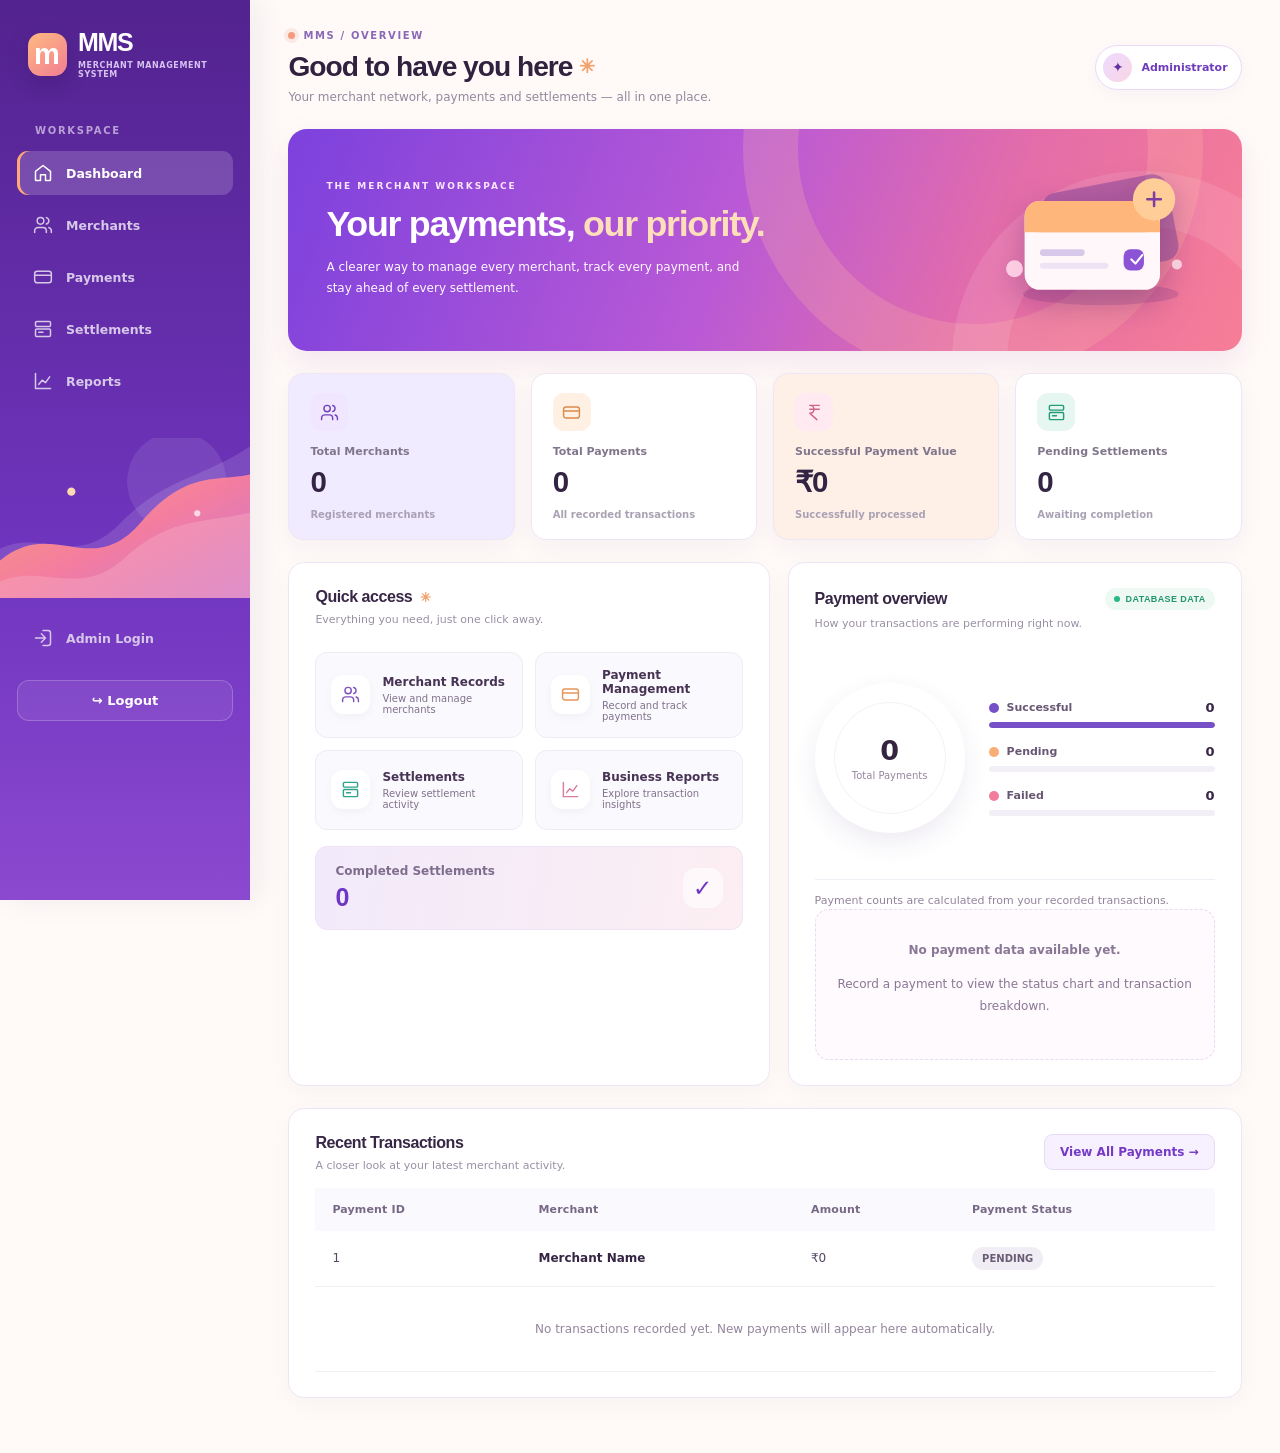
==== src/main/resources/templates/index.html @ 8e829c99 "Initial MMS Project" ====
<!DOCTYPE html>
<html lang="en" xmlns:th="http://www.thymeleaf.org">
<head>
  <meta charset="UTF-8">
  <meta name="viewport" content="width=device-width, initial-scale=1">
  <title>MMS | Dashboard</title>
  <link rel="stylesheet" th:href="@{/css/mms-theme.css}">

  <style>
    :root {
      --purple: #6631bb;
      --purple-deep: #401878;
      --violet: #9158ed;
      --coral: #f77780;
      --peach: #ffbd91;
      --ink: #30253d;
      --muted: #8c8198;
      --line: #f0e9f4;
      --paper: #fff;
      --canvas: #fffaf8;
    }

    * { box-sizing: border-box; }

    body {
      margin: 0;
      background: var(--canvas);
      color: var(--ink);
    }

    .sidebar {
      position: fixed;
      top: 0;
      left: 0;
      bottom: 0;
      width: 250px;
      padding: 28px 18px;
      background: linear-gradient(175deg, #4d218f, #6d38bc 60%, #8d50d3);
      color: white;
      overflow-y: auto;
      z-index: 10;
    }

    .mms-brand {
      display: flex;
      align-items: center;
      gap: 12px;
      margin: 0 0 38px 8px;
    }

    .mms-logo {
      display: grid;
      place-items: center;
      width: 45px;
      height: 45px;
      border-radius: 14px;
      background: linear-gradient(135deg, #ffb778, #ff6d9b);
      color: white;
      font-size: 23px;
      font-weight: 900;
      box-shadow: 0 8px 20px #2e145a44;
    }

    .mms-name {
      font-size: 27px;
      font-weight: 900;
      line-height: 1;
      color: white;
    }

    .mms-caption {
      margin-top: 6px;
      color: #eee0ff;
      font-size: 8px;
      font-weight: 800;
      letter-spacing: .25px;
    }

    .nav-label {
      margin: 0 14px 15px;
      color: #d4b9f3;
      font-size: 10px;
      font-weight: 800;
      letter-spacing: 1.3px;
    }

    .sidebar .nav {
      display: flex;
      align-items: center;
      gap: 13px;
      margin-bottom: 8px;
      padding: 13px 16px;
      border-radius: 13px;
      color: #f3e9ff;
      text-decoration: none;
      font-size: 13px;
      font-weight: 700;
      transition: .2s;
    }

    .sidebar .nav:hover,
    .sidebar .nav.active {
      background: #ffffff25;
      color: white;
    }

    .sidebar .nav.active {
      box-shadow: inset 3px 0 0 #ffbf8f;
    }

    .sidebar .symbol {
      width: 22px;
      text-align: center;
      font-size: 19px;
    }

    .sidebar-bottom {
      margin-top: 35px;
      padding: 18px;
      border: 1px solid #ffffff30;
      border-radius: 17px;
      background: #ffffff15;
      color: #f5eaff;
      font-size: 12px;
      line-height: 1.7;
    }

    .sidebar-bottom strong {
      display: block;
      margin-bottom: 6px;
      color: white;
      font-size: 13px;
    }

    .logout-form { margin-top: 20px; }

    .logout-button {
      width: 100%;
      padding: 12px;
      border: 1px solid #ffffff55;
      border-radius: 12px;
      background: #ffffff18;
      color: white;
      font: inherit;
      font-size: 13px;
      font-weight: 800;
      cursor: pointer;
    }

    .main {
      margin-left: 250px;
      padding: 28px 34px 42px;
      min-height: 100vh;
      max-width: none;
    }

    .header {
      display: flex;
      justify-content: space-between;
      align-items: center;
      gap: 18px;
      margin-bottom: 23px;
    }

    .header h1 {
      margin: 0 0 7px;
      font-size: 25px;
      color: var(--ink);
      letter-spacing: -.7px;
    }

    .header .subtitle {
      margin: 0;
      color: var(--muted);
      font-size: 12px;
    }

    .admin-pill {
      display: flex;
      align-items: center;
      gap: 9px;
      padding: 9px 15px;
      border: 1px solid #eadcf7;
      border-radius: 30px;
      background: white;
      color: #6e3bbd;
      font-size: 12px;
      font-weight: 800;
      white-space: nowrap;
    }

    .admin-avatar {
      display: grid;
      place-items: center;
      width: 29px;
      height: 29px;
      border-radius: 50%;
      background: #efe0ff;
      color: #7137c8;
      font-size: 14px;
    }

    .hero {
      position: relative;
      display: flex;
      align-items: center;
      justify-content: space-between;
      gap: 20px;
      min-height: 170px;
      margin-bottom: 22px;
      padding: 30px 35px;
      overflow: hidden;
      border-radius: 22px;
      background: linear-gradient(110deg, #7945d8 0%, #b75ce3 45%, #f477a0 75%, #ffad79 100%);
      box-shadow: 0 12px 30px #b77bce22;
      color: white;
    }

    .hero::before {
      content: "";
      position: absolute;
      right: 65px;
      top: -90px;
      width: 230px;
      height: 230px;
      border: 32px solid #ffffff18;
      border-radius: 50%;
    }

    .hero::after {
      content: "";
      position: absolute;
      right: -60px;
      bottom: -125px;
      width: 250px;
      height: 250px;
      border: 40px solid #ffffff20;
      border-radius: 50%;
    }

    .hero-copy {
      position: relative;
      z-index: 1;
      max-width: 620px;
    }

    .hero h2 {
      margin: 0 0 11px;
      color: white;
      font-size: clamp(23px, 2.5vw, 31px);
      letter-spacing: -.6px;
    }

    .hero p {
      max-width: 540px;
      margin: 0;
      color: #fff8fc;
      font-size: 13px;
      line-height: 1.8;
    }

    .hero-art {
      position: relative;
      z-index: 1;
      display: grid;
      place-items: center;
      width: 105px;
      height: 105px;
      flex-shrink: 0;
      border: 1px solid #ffffff75;
      border-radius: 26px;
      background: #ffffff25;
      font-size: 40px;
      transform: rotate(-9deg);
    }

    .stats {
      display: grid;
      grid-template-columns: repeat(4, minmax(0, 1fr));
      gap: 17px;
      margin-bottom: 22px;
    }

    .stat-card {
      position: relative;
      min-height: 137px;
      padding: 20px;
      overflow: hidden;
      border-radius: 18px;
    }

    .stat-card::after {
      content: "";
      position: absolute;
      right: -28px;
      top: -28px;
      width: 100px;
      height: 100px;
      border: 17px solid #ffffff50;
      border-radius: 50%;
    }

    .stat-card .stat-icon {
      display: inline-grid;
      place-items: center;
      width: 34px;
      height: 34px;
      margin-bottom: 12px;
      border-radius: 11px;
      background: #ffffff85;
      font-size: 18px;
    }

    .stat-card p {
      margin: 0 0 8px;
      font-size: 12px;
      font-weight: 700;
      color: #66536d;
    }

    .stat-card h2 {
      margin: 0;
      font-size: clamp(21px, 2.3vw, 29px);
      color: #332443;
      overflow-wrap: anywhere;
    }

    .lavender { background: linear-gradient(135deg, #e4d0ff, #f3eaff); }
    .peach { background: linear-gradient(135deg, #ffd4b3, #ffead9); }
    .rose { background: linear-gradient(135deg, #ffc9df, #ffe7ef); }
    .mint { background: linear-gradient(135deg, #c5efdf, #e4f9ef); }

    .analytics-grid {
      display: grid;
      grid-template-columns: minmax(0, 1.2fr) minmax(320px, 1fr);
      gap: 20px;
      margin-bottom: 22px;
      align-items: stretch;
    }

    .dashboard-panel {
      min-width: 0;
      padding: 23px 25px;
      border: 1px solid var(--line);
      border-radius: 19px;
      background: white;
      box-shadow: 0 5px 20px #70408d08;
    }

    .dashboard-panel h3 {
      margin: 0 0 5px;
      color: #372645;
      font-size: 17px;
    }

    .panel-subtitle {
      margin: 0 0 21px;
      color: #97889f;
      font-size: 12px;
      line-height: 1.6;
    }

    .operations-grid {
      display: grid;
      grid-template-columns: repeat(2, minmax(0, 1fr));
      gap: 12px;
    }

    .operation {
      display: flex;
      align-items: center;
      gap: 12px;
      min-height: 79px;
      padding: 15px;
      border: 1px solid transparent;
      border-radius: 15px;
      text-decoration: none;
      color: #473354;
      transition: .2s;
    }

    .operation:hover {
      transform: translateY(-2px);
      box-shadow: 0 8px 18px #764da018;
    }

    .operation .operation-icon {
      display: grid;
      place-items: center;
      width: 38px;
      height: 38px;
      flex-shrink: 0;
      border-radius: 12px;
      background: #ffffffa0;
      font-size: 20px;
    }

    .operation strong {
      display: block;
      font-size: 12px;
    }

    .operation small {
      display: block;
      margin-top: 4px;
      color: #81718c;
      font-size: 10px;
    }

    .settlement-strip {
      display: flex;
      align-items: center;
      justify-content: space-between;
      gap: 15px;
      margin-top: 16px;
      padding: 17px 19px;
      border-radius: 14px;
      background: linear-gradient(100deg, #eee0ff, #ffe8ee);
    }

    .settlement-strip span {
      display: block;
      color: #7f6d8e;
      font-size: 12px;
      font-weight: 700;
    }

    .settlement-strip strong {
      display: block;
      margin-top: 5px;
      color: #6d36c6;
      font-size: 25px;
    }

    .settlement-strip .check {
      display: grid;
      place-items: center;
      width: 40px;
      height: 40px;
      border-radius: 13px;
      background: #ffffff95;
      color: #6d36c6;
      font-size: 23px;
    }

    .status-content {
      display: grid;
      grid-template-columns: 155px minmax(0, 1fr);
      align-items: center;
      gap: 24px;
      min-height: 205px;
    }

    .donut {
      display: grid;
      place-items: center;
      width: 150px;
      height: 150px;
      border-radius: 50%;
      background: conic-gradient(
        #22bd91 0% var(--success-end),
        #ffb451 var(--success-end) var(--pending-end),
        #f76c91 var(--pending-end) 100%
      );
    }

    .donut-hole {
      display: flex;
      flex-direction: column;
      align-items: center;
      justify-content: center;
      width: 111px;
      height: 111px;
      border-radius: 50%;
      background: white;
      text-align: center;
    }

    .donut-hole strong {
      font-size: 27px;
      color: #35243f;
    }

    .donut-hole small {
      margin-top: 4px;
      font-size: 10px;
      color: #95869d;
    }

    .status-breakdown {
      display: flex;
      flex-direction: column;
      gap: 16px;
    }

    .status-row {
      display: flex;
      align-items: center;
      justify-content: space-between;
      gap: 12px;
      margin-bottom: 7px;
      font-size: 12px;
    }

    .status-label {
      display: flex;
      align-items: center;
      gap: 8px;
      color: #685774;
      font-weight: 700;
    }

    .status-dot {
      width: 10px;
      height: 10px;
      border-radius: 50%;
      flex-shrink: 0;
    }

    .status-row strong {
      color: #392747;
      font-size: 13px;
    }

    .progress-track {
      width: 100%;
      height: 7px;
      overflow: hidden;
      border-radius: 20px;
      background: #f1edf4;
    }

    .progress-fill {
      height: 100%;
      border-radius: 20px;
    }

    .status-footer {
      margin-top: 18px;
      padding-top: 13px;
      border-top: 1px solid #f2ecf5;
      color: #93839d;
      font-size: 11px;
      line-height: 1.5;
    }

    .chart-empty {
      padding: 30px 15px;
      border: 1px dashed #e9d9f2;
      border-radius: 14px;
      background: #fffafd;
      color: #887795;
      text-align: center;
      font-size: 12px;
      line-height: 1.8;
    }

    .transactions-panel { padding-bottom: 12px; }

    .panel-toolbar {
      display: flex;
      justify-content: space-between;
      align-items: flex-start;
      gap: 15px;
      margin-bottom: 13px;
    }

    .panel-toolbar .panel-subtitle { margin-bottom: 0; }

    .view-all {
      padding: 10px 15px;
      border: 1px solid #e6d7f6;
      border-radius: 11px;
      background: #f7efff;
      color: #753ac6;
      text-decoration: none;
      font-size: 12px;
      font-weight: 800;
      white-space: nowrap;
    }

    .transactions-panel .table-wrap {
      width: 100%;
      overflow-x: auto;
    }

    .transactions-panel table {
      width: 100%;
      border-collapse: collapse;
      font-size: 12px;
    }

    .transactions-panel th {
      padding: 15px 17px;
      background: #faf5fd;
      color: #786886;
      font-size: 11px;
      text-align: left;
      white-space: nowrap;
    }

    .transactions-panel td {
      padding: 16px 17px;
      border-bottom: 1px solid #f2edf5;
      color: #584862;
    }

    .transactions-panel td strong { color: #352542; }

    .transactions-panel .empty {
      padding: 35px 15px;
      color: #93849c;
      text-align: center;
    }

    .transactions-panel .status {
      display: inline-block;
      padding: 6px 10px;
      border-radius: 20px;
      background: #f1edf5;
      color: #695d75;
      font-size: 10px;
      font-weight: 800;
    }

    .transactions-panel .status.SUCCESS,
    .transactions-panel .status.SUCCESSFUL,
    .transactions-panel .status.COMPLETED {
      background: #dcf8eb;
      color: #168b62;
    }

    .transactions-panel .status.PENDING {
      background: #fff0d8;
      color: #b87817;
    }

    .transactions-panel .status.FAILED {
      background: #ffe2e8;
      color: #d44c6c;
    }

    @media (max-width: 1180px) {
      .analytics-grid { grid-template-columns: 1fr; }
      .status-content { max-width: 650px; }
    }

    @media (max-width: 900px) {
      .sidebar { width: 210px; }
      .main { margin-left: 210px; padding: 24px; }
      .stats { grid-template-columns: repeat(2, minmax(0, 1fr)); }
    }

    @media (max-width: 650px) {
      .sidebar {
        position: relative;
        width: 100%;
        padding: 18px;
      }

      .mms-brand { margin-bottom: 18px; }
      .sidebar-bottom { display: none; }
      .main { margin-left: 0; padding: 18px; }
      .header { align-items: flex-start; }
      .header h1 { font-size: 21px; }
      .admin-pill { display: none; }
      .hero { padding: 25px; }
      .hero-art { display: none; }
      .stats { gap: 11px; }
      .stat-card { padding: 15px; }
      .dashboard-panel { padding: 19px; }
      .status-content { grid-template-columns: 1fr; justify-items: center; }
      .status-breakdown { width: 100%; }
    }

    @media (max-width: 420px) {
      .operations-grid { grid-template-columns: 1fr; }
    }

    /* MMS refinement — same original layout, more considered details */
    :root { --canvas:#f8f7fb; --ink:#251b34; --muted:#82798f; --line:#ede9f2; }
    body { font-family: Inter, "Segoe UI", Arial, sans-serif; -webkit-font-smoothing:antialiased; }
    .sidebar { background:linear-gradient(165deg,#32165c 0%,#49227f 60%,#6133a0 100%); box-shadow:8px 0 30px #31164b0b; }
    .mms-brand { margin-bottom:45px; }
    .mms-logo { width:41px; height:41px; border-radius:12px; box-shadow:none; font-size:21px; }
    .mms-name { letter-spacing:-1px; }
    .mms-caption { letter-spacing:.55px; font-size:8px; }
    .sidebar .nav { border-radius:10px; font-weight:600; padding:12px 15px; }
    .sidebar .nav.active { background:#ffffff1c; box-shadow:inset 3px 0 #ffb87e; }
    .sidebar-bottom { margin-top:48px; background:#ffffff0a; border-color:#ffffff20; }
    .main { padding:32px 38px 48px; }
    .header { margin-bottom:25px; }
    .header h1 { font-size:26px; font-weight:750; letter-spacing:-.9px; }
    .header .subtitle { font-size:12.5px; }
    .admin-pill { border:1px solid #eae5f1; box-shadow:0 3px 12px #35254a06; }
    .hero { min-height:188px; padding:29px 36px; border-radius:18px; background:linear-gradient(108deg,#6532b0 0%,#9250cb 49%,#e17ca8 82%,#f8ab81 100%); box-shadow:0 12px 28px #6333b019; }
    .hero::before { border-width:24px; opacity:.6; }
    .hero::after { border-width:28px; opacity:.5; }
    .hero h2 { font-size:clamp(25px,2.6vw,34px); font-weight:780; letter-spacing:-1.1px; }
    .hero p { max-width:480px; font-size:13px; line-height:1.75; }
    .hero-art { width:240px; height:160px; border:0; background:none; border-radius:0; transform:none; box-shadow:none; }
    .hero-art svg { max-width:100%; height:auto; filter:drop-shadow(0 10px 15px #421c6222); }
    .stats { gap:15px; }
    .stat-card { min-height:132px; border:1px solid #eee9f2; border-radius:15px; background:#fff !important; padding:18px 20px; box-shadow:0 6px 20px #30204607; }
    .stat-card::after { display:none; }
    .stat-card .stat-icon { width:37px; height:37px; margin-bottom:13px; font-size:18px; }
    .stat-card.lavender .stat-icon { background:#f0e7ff; color:#7143bd; }
    .stat-card.peach .stat-icon { background:#fff0e4; color:#dd8b4c; }
    .stat-card.rose .stat-icon { background:#ffeaf1; color:#cf648c; }
    .stat-card.mint .stat-icon { background:#e5f7f0; color:#249a78; }
    .stat-card p { font-size:11.5px; color:#81778e; font-weight:650; }
    .stat-card h2 { font-size:clamp(23px,2.3vw,30px); letter-spacing:-.8px; }
    .analytics-grid { grid-template-columns:minmax(0,1.06fr) minmax(0,1fr); gap:17px; }
    .dashboard-panel { border-radius:16px; padding:24px; box-shadow:0 7px 25px #31204806; }
    .dashboard-panel h3 { font-size:16px; letter-spacing:-.3px; }
    .panel-subtitle { font-size:11.5px; }
    .operation { border:1px solid #f1edf5; border-radius:12px; min-height:78px; background:#faf9fc !important; }
    .operation:hover { border-color:#dccbf1; background:#f6f1fc !important; }
    .operation .operation-icon { background:white; box-shadow:0 2px 8px #33214d0a; }
    .operation strong { font-size:12px; }
    .settlement-strip { border-radius:12px; background:#f3edfb; }
    .donut { box-shadow:0 7px 24px #43255b10; }
    .transactions-panel th { background:#faf9fc; font-weight:750; }
    .transactions-panel tbody tr:hover { background:#fcfaff; }
    .view-all { border-radius:9px; background:#f5f0fc; }
    @media(max-width:1180px){.analytics-grid{grid-template-columns:1fr}}
    @media(max-width:900px){.main{padding:24px}.hero-art{width:160px}}
    @media(max-width:650px){.main{padding:18px}.hero{padding:25px}.hero-art{display:none}.stat-card{padding:16px}.dashboard-panel{padding:19px}}


/* MMS Signature: intentional refinements on the original dashboard */
@import url('https://fonts.googleapis.com/css2?family=DM+Sans:wght@400;500;600;700;800&family=Plus+Jakarta+Sans:wght@400;500;600;700;800&display=swap');
:root { --canvas:#f8f7fc; --ink:#292338; --muted:#827b91; --line:#eeeaf4; }
body { font-family:'DM Sans',system-ui,-apple-system,Segoe UI,sans-serif; background:var(--canvas); -webkit-font-smoothing:antialiased; }
body h1,body h2,body h3,.mms-name,.stat-card h2 {font-family:'Plus Jakarta Sans','DM Sans',sans-serif;}
.ui-icon {width:20px;height:20px;display:block;flex:none;}
.sidebar {background:linear-gradient(175deg,#32145f 0%,#48217d 54%,#63309a 100%);padding:30px 17px 20px;box-shadow:8px 0 28px #21113910;overflow-x:hidden;}
.mms-brand {margin:0 0 46px 11px;gap:11px;}
.mms-logo {width:43px;height:43px;background:linear-gradient(140deg,#ffba80,#f17d94);border-radius:13px;font-size:29px;font-family:'Plus Jakarta Sans',sans-serif;font-weight:800;letter-spacing:-3px;padding-right:4px;box-shadow:0 8px 22px #16082c2e;}
.mms-logo span {color:#fff2c4;margin-left:1px;}
.mms-name {font-size:25px;letter-spacing:-1.3px;}
.mms-caption {font-size:8px;letter-spacing:.6px;color:#d7c3f1;}
.nav-label {font-size:10px;color:#b9a1d6;margin-left:18px;letter-spacing:1.7px;}
.sidebar .nav {border-radius:11px;padding:12px 15px;font-size:12.5px;font-weight:650;color:#d7c7e9;gap:13px;}
.sidebar .nav .symbol {width:21px;display:grid;place-items:center;}
.sidebar .nav.active {background:linear-gradient(90deg,#ffffff25,#ffffff12);box-shadow:inset 3px 0 #ffa875;color:white;}
.sidebar .nav:hover {background:#ffffff1b;transform:translateX(2px);}
.sidebar-bottom {border:0;background:transparent;box-shadow:none;margin:35px -17px 0;padding:0;border-radius:0;position:relative;height:160px;overflow:hidden;}
.sidebar-bottom svg {width:100%;height:100%;display:block;}
.logout-button {background:#ffffff12;border-color:#ffffff35;}
.main {padding:30px clamp(22px,3vw,48px) 55px;max-width:1640px;margin-right:auto;}
.header {margin-bottom:25px;}
.page-eyebrow {font-size:10px;font-weight:800;letter-spacing:1.65px;color:#8a68b6;margin-bottom:10px;display:flex;align-items:center;gap:8px;}
.eyebrow-dot {width:7px;height:7px;background:#f39b7d;border-radius:50%;box-shadow:0 0 0 4px #fce9e6;}
.header h1 {font-size:clamp(22px,2.2vw,29px);letter-spacing:-1px;font-weight:800;margin-bottom:7px;}
.heading-sparkle {color:#f2a16d;font-size:19px;vertical-align:3px;}
.header .subtitle {font-size:12px;color:#92899e;}
.admin-pill {border-color:#eae4f1;padding:7px 13px 7px 7px;box-shadow:0 5px 18px #27163a08;font-size:11px;}
.admin-avatar {background:linear-gradient(135deg,#eddbff,#f9d5e5);color:#6231a0;}
.hero {min-height:183px;padding:31px 38px;border-radius:19px;background:linear-gradient(110deg,#6e38c5 0%,#9b55d8 48%,#df7aa8 78%,#f8a67c 100%);box-shadow:0 16px 32px #8444b81d;}
.hero::before {width:350px;height:350px;right:4%;top:-210px;border-width:55px;opacity:.5;}
.hero::after {width:270px;height:270px;right:-90px;bottom:-200px;border-width:55px;opacity:.4;}
.hero-eyebrow {display:block;color:#fbe6ff;letter-spacing:2px;font-size:9px;font-weight:800;margin-bottom:12px;}
.hero h2 {font-size:clamp(25px,2.8vw,36px);font-weight:800;line-height:1.18;letter-spacing:-1.3px;max-width:530px;}
.hero h2 em {font-style:normal;color:#ffdfba;}
.hero p {font-size:12px;line-height:1.75;max-width:440px;color:#fff9ff;}
.hero-art {width:220px;flex-shrink:0;filter:drop-shadow(0 10px 15px #44145b2c);}
.stats {gap:16px;margin:0 0 22px;}
.stat-card {min-height:145px;padding:19px 21px;border-radius:15px;box-shadow:0 6px 24px #2c1c4309;transition:transform .2s ease,box-shadow .2s ease;}
.stat-card:hover {transform:translateY(-3px);box-shadow:0 14px 30px #2c1c4312;}
.stat-card .stat-icon {width:38px;height:38px;border-radius:11px;margin-bottom:14px;}
.stat-card .stat-icon .ui-icon {width:19px;height:19px;}
.stat-card p {margin-bottom:5px;color:#80768c;font-size:11px;}
.stat-card h2 {font-size:clamp(23px,2.3vw,30px);letter-spacing:-1.1px;line-height:1.3;}
.stat-foot {font-size:10px;color:#aaa2b4;margin-top:8px;font-weight:600;}
.analytics-grid {grid-template-columns:minmax(0,1.06fr) minmax(0,1fr);gap:18px;}
.dashboard-panel {padding:25px 26px;border-radius:16px;box-shadow:0 7px 27px #29153e08;}
.dashboard-panel h3 {font-size:16px;font-weight:800;letter-spacing:-.45px;display:flex;align-items:center;gap:8px;}
.panel-star {font-size:13px;color:#f0a06d;}
.panel-subtitle {margin-bottom:23px;color:#9a90a5;font-size:11px;}
.live-tag {margin-left:auto;display:inline-flex;align-items:center;gap:6px;border-radius:99px;background:#eef9f4;color:#249570;padding:6px 9px;font:800 9px 'DM Sans',sans-serif;letter-spacing:.4px;white-space:nowrap;}
.live-tag span {width:6px;height:6px;border-radius:50%;background:#29b986;}
.operation {background:#faf9fd!important;border:1px solid #f0ebf5;border-radius:12px;min-height:80px;gap:12px;}
.operation .operation-icon {width:39px;height:39px;background:white;box-shadow:0 3px 10px #28143b0a;}
.operation .operation-icon .ui-icon {width:19px;height:19px;color:#8152bd;}
.operation.peach .operation-icon .ui-icon {color:#e89459;}
.operation.mint .operation-icon .ui-icon {color:#32a38a;}
.operation.rose .operation-icon .ui-icon {color:#db7b9a;}
.operation strong {font-size:12px;}
.operation small {font-size:10px;}
.settlement-strip {background:linear-gradient(100deg,#f2eafb,#fceef2);border:1px solid #eee4f5;}
.settlement-strip strong {font-family:'Plus Jakarta Sans',sans-serif;}
.donut {background:conic-gradient(#7550c6 0% var(--success-end),#f6ae75 var(--success-end) var(--pending-end),#f17c9b var(--pending-end) 100%);box-shadow:0 10px 26px #4d287018;}
.donut-hole {width:112px;height:112px;box-shadow:inset 0 0 0 1px #f6f1f8;}
.status-content {grid-template-columns:155px minmax(0,1fr);gap:19px;}
.status-row {font-size:11px;}
.progress-track {height:6px;background:#f2eff6;}
.transactions-panel th {background:#faf9fd;letter-spacing:.15px;}
.transactions-panel td {padding:16px 17px;}
.transactions-panel tbody tr:hover {background:#fcfaff;}
.view-all {background:#f6f0ff;border-color:#e8d9f7;transition:background .2s;}
.view-all:hover {background:#eadcf9;}
@media(max-width:1180px){.analytics-grid{grid-template-columns:1fr}.status-content{max-width:700px}}
@media(max-width:900px){.sidebar{width:210px}.main{margin-left:210px}.hero-art{width:150px}.stats{grid-template-columns:repeat(2,minmax(0,1fr))}}
@media(max-width:650px){.sidebar{position:relative;width:100%;padding:17px}.mms-brand{margin-bottom:16px}.sidebar-bottom{display:none}.main{margin-left:0;padding:18px}.hero{padding:26px}.hero-art{display:none}.header h1{font-size:22px}.dashboard-panel{padding:20px}.status-content{grid-template-columns:1fr;justify-items:center}.stats{gap:10px}}
@media(prefers-reduced-motion:reduce){*,*::before,*::after{transition:none!important;animation:none!important}}

  
/* DASHBOARD COLOR MATCH — aligned with the Merchants screenshot.
   Visual colors only; Thymeleaf, data bindings and page behavior unchanged. */
:root {
  --purple: #7439c4;
  --purple-deep: #442075;
  --violet: #8847dd;
  --coral: #ff8092;
  --peach: #ffb58b;
  --ink: #30223f;
  --muted: #9183a4;
  --line: #eee6f5;
  --paper: #fff;
  --canvas: #fffaf8;
}
html, body { background: #fffaf8 !important; }
.sidebar {
  background: linear-gradient(180deg, #53238f 0%, #7035bf 63%, #8b49cf 100%) !important;
}
.sidebar .nav.active, .sidebar .nav:hover {
  background: rgba(255,255,255,.17) !important;
}
.main { background: #fffaf8 !important; }
.hero {
  background: linear-gradient(110deg, #7c41dd 0%, #b959d6 46%, #e46da9 73%, #f77e96 100%) !important;
  box-shadow: 0 12px 30px rgba(167,83,170,.12) !important;
}
.hero::before { border-color: rgba(255,190,162,.45) !important; }
.hero::after { border-color: rgba(255,215,232,.34) !important; }
.stat-card { border: 1px solid #eee6f5 !important; box-shadow: 0 8px 24px rgba(57,30,100,.045) !important; }
.stat-card.peach { background: #fff !important; }
.stat-card.lavender { background: #f1ebff !important; }
.stat-card.rose { background: #fff0e7 !important; }
.stat-card.mint { background: #fff !important; }
.dashboard-panel { background: #fff !important; border-color: #eee6f5 !important; }
.admin-pill { border-color: #e9dbf8 !important; }

  </style>
</head>

<body>

  <!-- SIDEBAR -->
  <aside class="sidebar">

    <div class="mms-brand">
      <div class="mms-logo">m</div>
      <div>
        <div class="mms-name">MMS</div>
        <div class="mms-caption">MERCHANT MANAGEMENT SYSTEM</div>
      </div>
    </div>

    <div class="nav-label">WORKSPACE</div>

    <a href="/" class="nav active">
      <span class="symbol"><svg class="ui-icon" viewBox="0 0 24 24" fill="none" stroke="currentColor" stroke-width="1.8" stroke-linecap="round" stroke-linejoin="round" aria-hidden="true"><path d="m3 10 9-7 9 7v10a1 1 0 0 1-1 1h-5v-7H9v7H4a1 1 0 0 1-1-1z"/></svg></span> Dashboard
    </a>

    <a href="/merchants" class="nav">
      <span class="symbol"><svg class="ui-icon" viewBox="0 0 24 24" fill="none" stroke="currentColor" stroke-width="1.8" stroke-linecap="round" stroke-linejoin="round" aria-hidden="true"><path d="M16 21v-2a4 4 0 0 0-4-4H6a4 4 0 0 0-4 4v2"/><circle cx="9" cy="7" r="4"/><path d="M22 21v-2a4 4 0 0 0-3-3.87M16 3.13a4 4 0 0 1 0 7.75"/></svg></span> Merchants
    </a>

    <a href="/payments" class="nav">
      <span class="symbol"><svg class="ui-icon" viewBox="0 0 24 24" fill="none" stroke="currentColor" stroke-width="1.8" stroke-linecap="round" stroke-linejoin="round" aria-hidden="true"><rect x="2" y="5" width="20" height="14" rx="3"/><path d="M2 10h20"/></svg></span> Payments
    </a>

    <a href="/settlements" class="nav">
      <span class="symbol"><svg class="ui-icon" viewBox="0 0 24 24" fill="none" stroke="currentColor" stroke-width="1.8" stroke-linecap="round" stroke-linejoin="round" aria-hidden="true"><rect x="3" y="3" width="18" height="6" rx="1.5"/><rect x="3" y="12" width="18" height="9" rx="1.5"/><path d="M7 16h5"/></svg></span> Settlements
    </a>

    <a href="/reports" class="nav">
      <span class="symbol"><svg class="ui-icon" viewBox="0 0 24 24" fill="none" stroke="currentColor" stroke-width="1.8" stroke-linecap="round" stroke-linejoin="round" aria-hidden="true"><path d="M3 3v18h18"/><path d="m7 16 4-5 4 3 5-7"/></svg></span> Reports
    </a>

    <div class="sidebar-bottom" aria-hidden="true">
      <svg viewBox="0 0 250 155" preserveAspectRatio="xMidYMax slice" xmlns="http://www.w3.org/2000/svg">
        <defs><linearGradient id="sideWave" x1="0" y1="0" x2="1" y2="1"><stop stop-color="#ffa76c"/><stop offset=".48" stop-color="#fa7f9d"/><stop offset="1" stop-color="#ba7be9"/></linearGradient></defs>
        <circle cx="175" cy="42" r="48" fill="#ffffff" opacity=".09"/>
        <path d="M-20 125C34 70 69 135 120 83s83-39 150-92v180H-20Z" fill="#ffffff" opacity=".12"/>
        <path d="M-20 145C45 55 85 146 140 82s86-30 130-56v150H-20Z" fill="url(#sideWave)" opacity=".95"/>
        <path d="M-20 157C30 104 73 164 125 116s92-29 145-52v110H-20Z" fill="#f8a4bd" opacity=".5"/>
        <circle cx="73" cy="52" r="4" fill="#ffd9b0"/><circle cx="195" cy="73" r="3" fill="#fff" opacity=".7"/>
      </svg>
    </div>

    <a th:unless="${isAdmin}" href="/login" class="nav"
       style="margin-top:18px;">
      <span class="symbol"><svg class="ui-icon" viewBox="0 0 24 24" fill="none" stroke="currentColor" stroke-width="1.8" stroke-linecap="round" stroke-linejoin="round" aria-hidden="true"><path d="M10 17l5-5-5-5M15 12H3"/><path d="M12 3h6a3 3 0 0 1 3 3v12a3 3 0 0 1-3 3h-6"/></svg></span> Admin Login
    </a>

    <form th:if="${isAdmin}"
          th:action="@{/logout}"
          method="post"
          class="logout-form">

      <input type="hidden"
             th:name="${_csrf.parameterName}"
             th:value="${_csrf.token}">

      <button type="submit" class="logout-button">
        ↪ Logout
      </button>
    </form>

  </aside>

  <!-- MAIN -->
  <main class="main">

    <!-- PAGE HEADER -->
    <div class="header">
      <div>
        <div class="page-eyebrow"><span class="eyebrow-dot"></span> MMS / OVERVIEW</div>
        <h1>Good to have you here <span class="heading-sparkle">✳</span></h1>
        <p class="subtitle">
          Your merchant network, payments and settlements — all in one place.
        </p>
      </div>

      <div class="admin-pill">
        <span class="admin-avatar">✦</span>
        <span th:text="${isAdmin} ? 'Administrator' : 'Guest View'">
          Administrator
        </span>
      </div>
    </div>

    <!-- HERO BANNER -->
    <section class="hero">
      <div class="hero-copy">
        <span class="hero-eyebrow">THE MERCHANT WORKSPACE</span>
        <h2>Your payments, <em>our priority.</em></h2>
        <p>
          A clearer way to manage every merchant, track every payment,
          and stay ahead of every settlement.
        </p>
      </div>

      <div class="hero-art" aria-hidden="true">
        <svg viewBox="0 0 260 180" width="240" height="170" fill="none" xmlns="http://www.w3.org/2000/svg">
          <ellipse cx="138" cy="154" rx="92" ry="13" fill="#552178" opacity=".18"/>
          <rect x="65" y="38" width="151" height="104" rx="18" transform="rotate(-11 65 38)" fill="#52248E" opacity=".35"/>
          <rect x="48" y="44" width="160" height="105" rx="18" fill="#FFF7FA"/>
          <rect x="48" y="44" width="160" height="37" rx="18" fill="#FFB67B"/>
          <path d="M48 68H208V81H48Z" fill="#FFB67B"/>
          <rect x="66" y="101" width="53" height="8" rx="4" fill="#D8C8E9"/>
          <rect x="66" y="117" width="81" height="7" rx="3.5" fill="#EEE2F4"/>
          <rect x="165" y="101" width="24" height="25" rx="8" fill="#8D53D6"/>
          <path d="M174 113L179 118L187 108" stroke="white" stroke-width="2.5" stroke-linecap="round" stroke-linejoin="round"/>
          <circle cx="201" cy="42" r="25" fill="#FFCE98"/>
          <path d="M193 42H209M201 34V50" stroke="#7E3E9F" stroke-width="3" stroke-linecap="round"/>
          <circle cx="36" cy="124" r="10" fill="#FFD6E8" opacity=".9"/>
          <circle cx="228" cy="119" r="6" fill="white" opacity=".65"/>
        </svg>
      </div>
    </section>

    <!-- KPI CARDS -->
    <section class="stats">

      <div class="stat-card lavender">
        <span class="stat-icon"><svg class="ui-icon" viewBox="0 0 24 24" fill="none" stroke="currentColor" stroke-width="1.8" stroke-linecap="round" stroke-linejoin="round" aria-hidden="true"><path d="M16 21v-2a4 4 0 0 0-4-4H6a4 4 0 0 0-4 4v2"/><circle cx="9" cy="7" r="4"/><path d="M22 21v-2a4 4 0 0 0-3-3.87M16 3.13a4 4 0 0 1 0 7.75"/></svg></span>
        <p>Total Merchants</p>
        <h2 th:text="${totalMerchants}">0</h2><div class="stat-foot">Registered merchants</div>
      </div>

      <div class="stat-card peach">
        <span class="stat-icon"><svg class="ui-icon" viewBox="0 0 24 24" fill="none" stroke="currentColor" stroke-width="1.8" stroke-linecap="round" stroke-linejoin="round" aria-hidden="true"><rect x="2" y="5" width="20" height="14" rx="3"/><path d="M2 10h20"/></svg></span>
        <p>Total Payments</p>
        <h2 th:text="${totalPayments}">0</h2><div class="stat-foot">All recorded transactions</div>
      </div>

      <div class="stat-card rose">
        <span class="stat-icon"><svg class="ui-icon" viewBox="0 0 24 24" fill="none" stroke="currentColor" stroke-width="1.8" stroke-linecap="round" stroke-linejoin="round" aria-hidden="true"><path d="M6 3h12M6 8h12M6 3c7 0 7 10 0 10l9 8"/></svg></span>
        <p>Successful Payment Value</p>
        <h2 th:text="|₹${totalAmount}|">₹0</h2><div class="stat-foot">Successfully processed</div>
      </div>

      <div class="stat-card mint">
        <span class="stat-icon"><svg class="ui-icon" viewBox="0 0 24 24" fill="none" stroke="currentColor" stroke-width="1.8" stroke-linecap="round" stroke-linejoin="round" aria-hidden="true"><rect x="3" y="3" width="18" height="6" rx="1.5"/><rect x="3" y="12" width="18" height="9" rx="1.5"/><path d="M7 16h5"/></svg></span>
        <p>Pending Settlements</p>
        <h2 th:text="${pendingSettlements}">0</h2><div class="stat-foot">Awaiting completion</div>
      </div>

    </section>

    <!-- OPERATIONS AND PAYMENT ANALYTICS -->
    <section class="analytics-grid">

      <!-- MERCHANT OPERATIONS -->
      <div class="dashboard-panel">

        <h3>Quick access <span class="panel-star">✳</span></h3>
        <p class="panel-subtitle">
          Everything you need, just one click away.
        </p>

        <div class="operations-grid">

          <a href="/merchants" class="operation lavender">
            <span class="operation-icon"><svg class="ui-icon" viewBox="0 0 24 24" fill="none" stroke="currentColor" stroke-width="1.8" stroke-linecap="round" stroke-linejoin="round" aria-hidden="true"><path d="M16 21v-2a4 4 0 0 0-4-4H6a4 4 0 0 0-4 4v2"/><circle cx="9" cy="7" r="4"/><path d="M22 21v-2a4 4 0 0 0-3-3.87M16 3.13a4 4 0 0 1 0 7.75"/></svg></span>
            <span>
              <strong>Merchant Records</strong>
              <small>View and manage merchants</small>
            </span>
          </a>

          <a href="/payments" class="operation peach">
            <span class="operation-icon"><svg class="ui-icon" viewBox="0 0 24 24" fill="none" stroke="currentColor" stroke-width="1.8" stroke-linecap="round" stroke-linejoin="round" aria-hidden="true"><rect x="2" y="5" width="20" height="14" rx="3"/><path d="M2 10h20"/></svg></span>
            <span>
              <strong>Payment Management</strong>
              <small>Record and track payments</small>
            </span>
          </a>

          <a href="/settlements" class="operation mint">
            <span class="operation-icon"><svg class="ui-icon" viewBox="0 0 24 24" fill="none" stroke="currentColor" stroke-width="1.8" stroke-linecap="round" stroke-linejoin="round" aria-hidden="true"><rect x="3" y="3" width="18" height="6" rx="1.5"/><rect x="3" y="12" width="18" height="9" rx="1.5"/><path d="M7 16h5"/></svg></span>
            <span>
              <strong>Settlements</strong>
              <small>Review settlement activity</small>
            </span>
          </a>

          <a href="/reports" class="operation rose">
            <span class="operation-icon"><svg class="ui-icon" viewBox="0 0 24 24" fill="none" stroke="currentColor" stroke-width="1.8" stroke-linecap="round" stroke-linejoin="round" aria-hidden="true"><path d="M3 3v18h18"/><path d="m7 16 4-5 4 3 5-7"/></svg></span>
            <span>
              <strong>Business Reports</strong>
              <small>Explore transaction insights</small>
            </span>
          </a>

        </div>

        <div class="settlement-strip">
          <div>
            <span>Completed Settlements</span>
            <strong th:text="${completedSettlements}">0</strong>
          </div>
          <div class="check">✓</div>
        </div>

      </div>

      <!-- PAYMENT STATUS -->
      <div class="dashboard-panel">

        <h3>Payment overview <span class="live-tag"><span></span> DATABASE DATA</span></h3>
        <p class="panel-subtitle">
          How your transactions are performing right now.
        </p>

        <div th:if="${totalPayments != null and totalPayments > 0
                     and successfulPayments != null
                     and pendingPayments != null
                     and failedPayments != null}">

          <div class="status-content">

            <!-- DONUT -->
            <div class="donut"
                 th:style="|--success-end: ${successfulPayments * 100.0 / totalPayments}%; --pending-end: ${(successfulPayments + pendingPayments) * 100.0 / totalPayments}%;|">

              <div class="donut-hole">
                <strong th:text="${totalPayments}">0</strong>
                <small>Total Payments</small>
              </div>

            </div>

            <!-- STATUS BREAKDOWN -->
            <div class="status-breakdown">

              <div>
                <div class="status-row">
                  <span class="status-label">
                    <span class="status-dot"
                          style="background:#7550c6;"></span>
                    Successful
                  </span>
                  <strong th:text="${successfulPayments}">0</strong>
                </div>
                <div class="progress-track">
                  <div class="progress-fill"
                       style="background:#7550c6;"
                       th:style="|width:${successfulPayments * 100.0 / totalPayments}%; background:#7550c6;|">
                  </div>
                </div>
              </div>

              <div>
                <div class="status-row">
                  <span class="status-label">
                    <span class="status-dot"
                          style="background:#f6ae75;"></span>
                    Pending
                  </span>
                  <strong th:text="${pendingPayments}">0</strong>
                </div>
                <div class="progress-track">
                  <div class="progress-fill"
                       th:style="|width:${pendingPayments * 100.0 / totalPayments}%; background:#f6ae75;|">
                  </div>
                </div>
              </div>

              <div>
                <div class="status-row">
                  <span class="status-label">
                    <span class="status-dot"
                          style="background:#f17c9b;"></span>
                    Failed
                  </span>
                  <strong th:text="${failedPayments}">0</strong>
                </div>
                <div class="progress-track">
                  <div class="progress-fill"
                       th:style="|width:${failedPayments * 100.0 / totalPayments}%; background:#f17c9b;|">
                  </div>
                </div>
              </div>

            </div>

          </div>

          <div class="status-footer">
            Payment counts are calculated from your recorded transactions.
          </div>

        </div>

        <!-- NO PAYMENT DATA -->
        <div class="chart-empty"
             th:unless="${totalPayments != null and totalPayments > 0
                          and successfulPayments != null
                          and pendingPayments != null
                          and failedPayments != null}">
          <strong>No payment data available yet.</strong>
          <p>
            Record a payment to view the status chart
            and transaction breakdown.
          </p>
        </div>

      </div>

    </section>

    <!-- RECENT TRANSACTIONS -->
    <section class="dashboard-panel transactions-panel">

      <div class="panel-toolbar">
        <div>
          <h3>Recent Transactions</h3>
          <p class="panel-subtitle">
            A closer look at your latest merchant activity.
          </p>
        </div>

        <a href="/payments" class="view-all">
          View All Payments &rarr;
        </a>
      </div>

      <div class="table-wrap">
        <table>
          <thead>
            <tr>
              <th>Payment ID</th>
              <th>Merchant</th>
              <th>Amount</th>
              <th>Payment Status</th>
            </tr>
          </thead>

          <tbody>

            <tr th:each="p : ${recentPayments}">
              <td th:text="${p.payment_id}">1</td>

              <td>
                <strong th:text="${p.merchant_name}">
                  Merchant Name
                </strong>
              </td>

              <td th:text="|₹${p.amount}|">₹0</td>

              <td>
                <span class="status"
                      th:classappend="${p.payment_status}"
                      th:text="${p.payment_status}">
                  PENDING
                </span>
              </td>
            </tr>

            <tr th:if="${#lists.isEmpty(recentPayments)}">
              <td colspan="4" class="empty">
                No transactions recorded yet.
                New payments will appear here automatically.
              </td>
            </tr>

          </tbody>
        </table>
      </div>

    </section>

  </main>

</body>
</html>
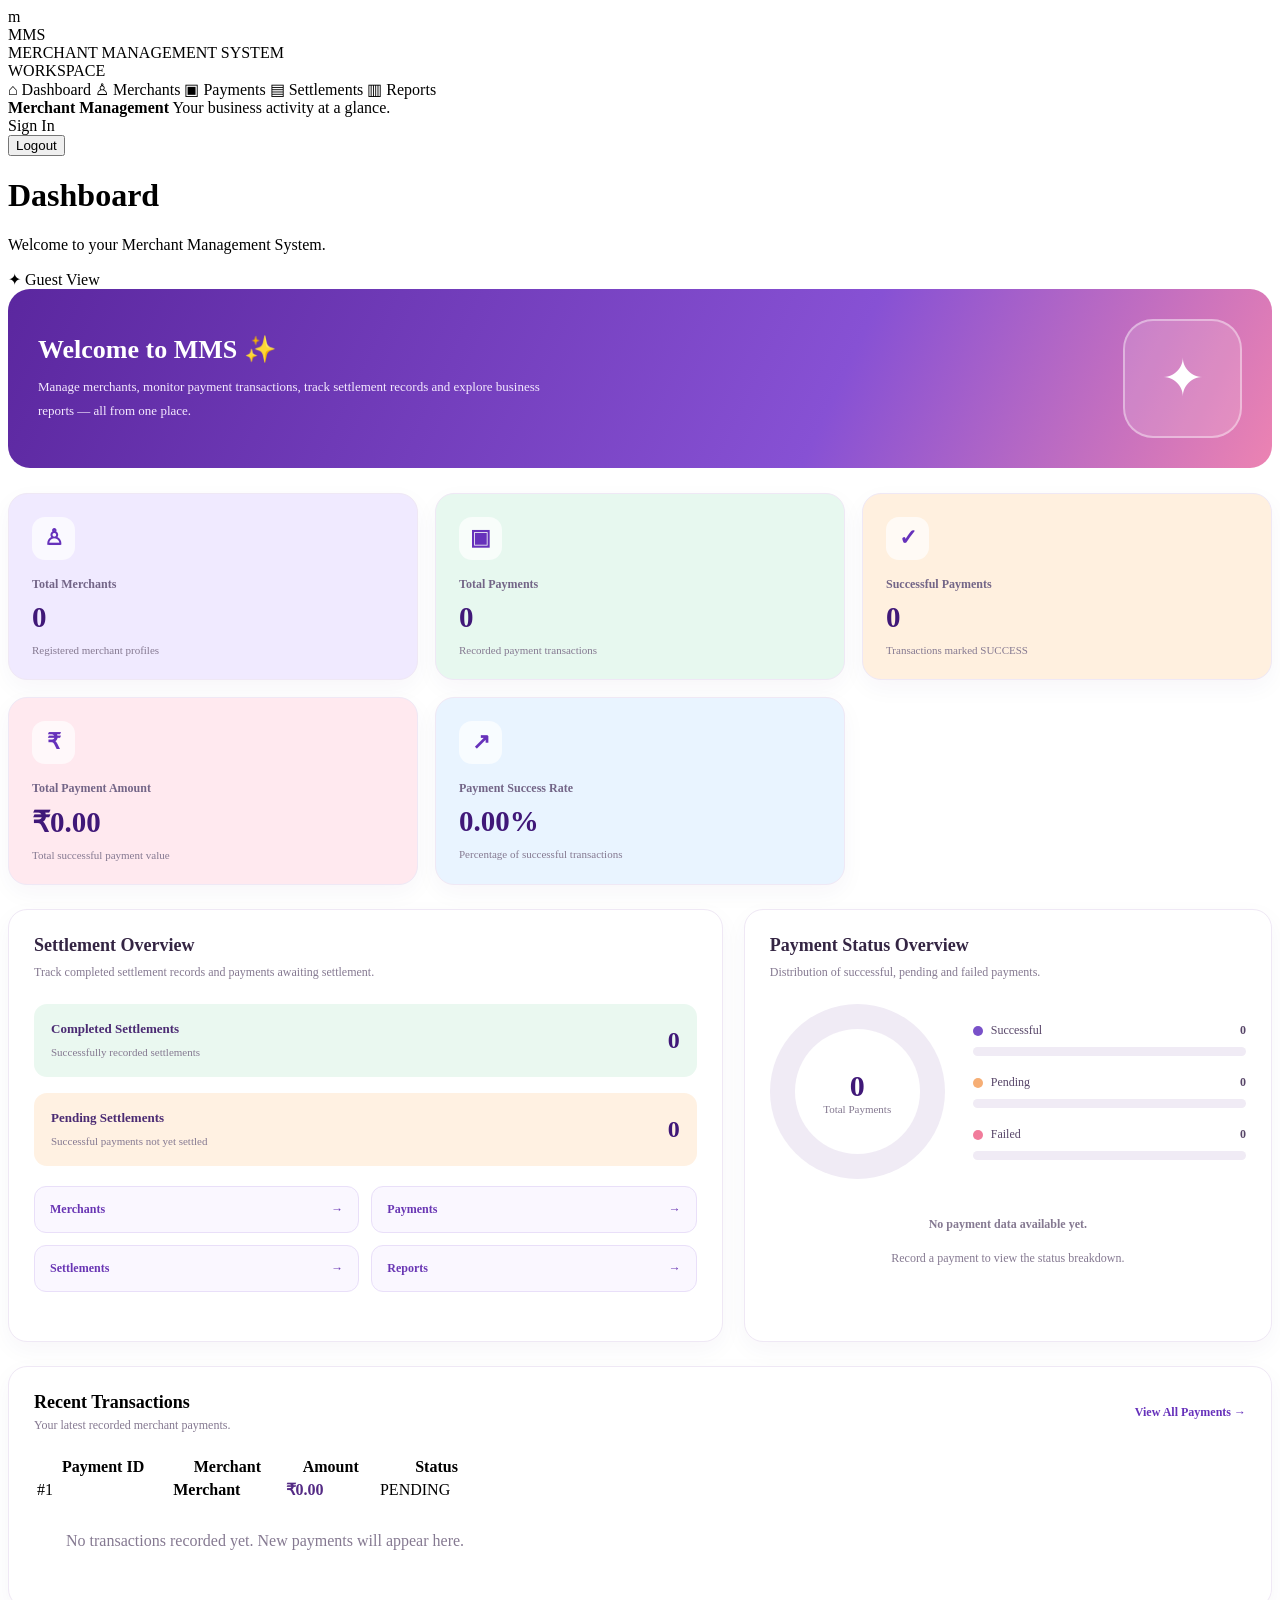
==== commit 4977e2d0: "Update complete MMS project with latest features" ====
--- a/src/main/resources/templates/index.html
+++ b/src/main/resources/templates/index.html
@@ -1,1223 +1,875 @@
 
 <!DOCTYPE html>
 <html lang="en" xmlns:th="http://www.thymeleaf.org">
+
 <head>
-  <meta charset="UTF-8">
-  <meta name="viewport" content="width=device-width, initial-scale=1">
-  <title>MMS | Dashboard</title>
-  <link rel="stylesheet" th:href="@{/css/mms-theme.css}">
-
-  <style>
-    :root {
-      --purple: #6631bb;
-      --purple-deep: #401878;
-      --violet: #9158ed;
-      --coral: #f77780;
-      --peach: #ffbd91;
-      --ink: #30253d;
-      --muted: #8c8198;
-      --line: #f0e9f4;
-      --paper: #fff;
-      --canvas: #fffaf8;
-    }
-
-    * { box-sizing: border-box; }
-
-    body {
-      margin: 0;
-      background: var(--canvas);
-      color: var(--ink);
-    }
-
-    .sidebar {
-      position: fixed;
-      top: 0;
-      left: 0;
-      bottom: 0;
-      width: 250px;
-      padding: 28px 18px;
-      background: linear-gradient(175deg, #4d218f, #6d38bc 60%, #8d50d3);
-      color: white;
-      overflow-y: auto;
-      z-index: 10;
-    }
-
-    .mms-brand {
-      display: flex;
-      align-items: center;
-      gap: 12px;
-      margin: 0 0 38px 8px;
-    }
-
-    .mms-logo {
-      display: grid;
-      place-items: center;
-      width: 45px;
-      height: 45px;
-      border-radius: 14px;
-      background: linear-gradient(135deg, #ffb778, #ff6d9b);
-      color: white;
-      font-size: 23px;
-      font-weight: 900;
-      box-shadow: 0 8px 20px #2e145a44;
-    }
-
-    .mms-name {
-      font-size: 27px;
-      font-weight: 900;
-      line-height: 1;
-      color: white;
-    }
-
-    .mms-caption {
-      margin-top: 6px;
-      color: #eee0ff;
-      font-size: 8px;
-      font-weight: 800;
-      letter-spacing: .25px;
-    }
-
-    .nav-label {
-      margin: 0 14px 15px;
-      color: #d4b9f3;
-      font-size: 10px;
-      font-weight: 800;
-      letter-spacing: 1.3px;
-    }
-
-    .sidebar .nav {
-      display: flex;
-      align-items: center;
-      gap: 13px;
-      margin-bottom: 8px;
-      padding: 13px 16px;
-      border-radius: 13px;
-      color: #f3e9ff;
-      text-decoration: none;
-      font-size: 13px;
-      font-weight: 700;
-      transition: .2s;
-    }
-
-    .sidebar .nav:hover,
-    .sidebar .nav.active {
-      background: #ffffff25;
-      color: white;
-    }
-
-    .sidebar .nav.active {
-      box-shadow: inset 3px 0 0 #ffbf8f;
-    }
-
-    .sidebar .symbol {
-      width: 22px;
-      text-align: center;
-      font-size: 19px;
-    }
-
-    .sidebar-bottom {
-      margin-top: 35px;
-      padding: 18px;
-      border: 1px solid #ffffff30;
-      border-radius: 17px;
-      background: #ffffff15;
-      color: #f5eaff;
-      font-size: 12px;
-      line-height: 1.7;
-    }
-
-    .sidebar-bottom strong {
-      display: block;
-      margin-bottom: 6px;
-      color: white;
-      font-size: 13px;
-    }
-
-    .logout-form { margin-top: 20px; }
-
-    .logout-button {
-      width: 100%;
-      padding: 12px;
-      border: 1px solid #ffffff55;
-      border-radius: 12px;
-      background: #ffffff18;
-      color: white;
-      font: inherit;
-      font-size: 13px;
-      font-weight: 800;
-      cursor: pointer;
-    }
-
-    .main {
-      margin-left: 250px;
-      padding: 28px 34px 42px;
-      min-height: 100vh;
-      max-width: none;
-    }
-
-    .header {
-      display: flex;
-      justify-content: space-between;
-      align-items: center;
-      gap: 18px;
-      margin-bottom: 23px;
-    }
-
-    .header h1 {
-      margin: 0 0 7px;
-      font-size: 25px;
-      color: var(--ink);
-      letter-spacing: -.7px;
-    }
-
-    .header .subtitle {
-      margin: 0;
-      color: var(--muted);
-      font-size: 12px;
-    }
-
-    .admin-pill {
-      display: flex;
-      align-items: center;
-      gap: 9px;
-      padding: 9px 15px;
-      border: 1px solid #eadcf7;
-      border-radius: 30px;
-      background: white;
-      color: #6e3bbd;
-      font-size: 12px;
-      font-weight: 800;
-      white-space: nowrap;
-    }
-
-    .admin-avatar {
-      display: grid;
-      place-items: center;
-      width: 29px;
-      height: 29px;
-      border-radius: 50%;
-      background: #efe0ff;
-      color: #7137c8;
-      font-size: 14px;
-    }
-
-    .hero {
-      position: relative;
-      display: flex;
-      align-items: center;
-      justify-content: space-between;
-      gap: 20px;
-      min-height: 170px;
-      margin-bottom: 22px;
-      padding: 30px 35px;
-      overflow: hidden;
-      border-radius: 22px;
-      background: linear-gradient(110deg, #7945d8 0%, #b75ce3 45%, #f477a0 75%, #ffad79 100%);
-      box-shadow: 0 12px 30px #b77bce22;
-      color: white;
-    }
-
-    .hero::before {
-      content: "";
-      position: absolute;
-      right: 65px;
-      top: -90px;
-      width: 230px;
-      height: 230px;
-      border: 32px solid #ffffff18;
-      border-radius: 50%;
-    }
-
-    .hero::after {
-      content: "";
-      position: absolute;
-      right: -60px;
-      bottom: -125px;
-      width: 250px;
-      height: 250px;
-      border: 40px solid #ffffff20;
-      border-radius: 50%;
-    }
-
-    .hero-copy {
-      position: relative;
-      z-index: 1;
-      max-width: 620px;
-    }
-
-    .hero h2 {
-      margin: 0 0 11px;
-      color: white;
-      font-size: clamp(23px, 2.5vw, 31px);
-      letter-spacing: -.6px;
-    }
-
-    .hero p {
-      max-width: 540px;
-      margin: 0;
-      color: #fff8fc;
-      font-size: 13px;
-      line-height: 1.8;
-    }
-
-    .hero-art {
-      position: relative;
-      z-index: 1;
-      display: grid;
-      place-items: center;
-      width: 105px;
-      height: 105px;
-      flex-shrink: 0;
-      border: 1px solid #ffffff75;
-      border-radius: 26px;
-      background: #ffffff25;
-      font-size: 40px;
-      transform: rotate(-9deg);
-    }
-
-    .stats {
-      display: grid;
-      grid-template-columns: repeat(4, minmax(0, 1fr));
-      gap: 17px;
-      margin-bottom: 22px;
-    }
-
-    .stat-card {
-      position: relative;
-      min-height: 137px;
-      padding: 20px;
-      overflow: hidden;
-      border-radius: 18px;
-    }
-
-    .stat-card::after {
-      content: "";
-      position: absolute;
-      right: -28px;
-      top: -28px;
-      width: 100px;
-      height: 100px;
-      border: 17px solid #ffffff50;
-      border-radius: 50%;
-    }
-
-    .stat-card .stat-icon {
-      display: inline-grid;
-      place-items: center;
-      width: 34px;
-      height: 34px;
-      margin-bottom: 12px;
-      border-radius: 11px;
-      background: #ffffff85;
-      font-size: 18px;
-    }
-
-    .stat-card p {
-      margin: 0 0 8px;
-      font-size: 12px;
-      font-weight: 700;
-      color: #66536d;
-    }
-
-    .stat-card h2 {
-      margin: 0;
-      font-size: clamp(21px, 2.3vw, 29px);
-      color: #332443;
-      overflow-wrap: anywhere;
-    }
-
-    .lavender { background: linear-gradient(135deg, #e4d0ff, #f3eaff); }
-    .peach { background: linear-gradient(135deg, #ffd4b3, #ffead9); }
-    .rose { background: linear-gradient(135deg, #ffc9df, #ffe7ef); }
-    .mint { background: linear-gradient(135deg, #c5efdf, #e4f9ef); }
-
-    .analytics-grid {
-      display: grid;
-      grid-template-columns: minmax(0, 1.2fr) minmax(320px, 1fr);
-      gap: 20px;
-      margin-bottom: 22px;
-      align-items: stretch;
-    }
-
-    .dashboard-panel {
-      min-width: 0;
-      padding: 23px 25px;
-      border: 1px solid var(--line);
-      border-radius: 19px;
-      background: white;
-      box-shadow: 0 5px 20px #70408d08;
-    }
-
-    .dashboard-panel h3 {
-      margin: 0 0 5px;
-      color: #372645;
-      font-size: 17px;
-    }
-
-    .panel-subtitle {
-      margin: 0 0 21px;
-      color: #97889f;
-      font-size: 12px;
-      line-height: 1.6;
-    }
-
-    .operations-grid {
-      display: grid;
-      grid-template-columns: repeat(2, minmax(0, 1fr));
-      gap: 12px;
-    }
-
-    .operation {
-      display: flex;
-      align-items: center;
-      gap: 12px;
-      min-height: 79px;
-      padding: 15px;
-      border: 1px solid transparent;
-      border-radius: 15px;
-      text-decoration: none;
-      color: #473354;
-      transition: .2s;
-    }
-
-    .operation:hover {
-      transform: translateY(-2px);
-      box-shadow: 0 8px 18px #764da018;
-    }
-
-    .operation .operation-icon {
-      display: grid;
-      place-items: center;
-      width: 38px;
-      height: 38px;
-      flex-shrink: 0;
-      border-radius: 12px;
-      background: #ffffffa0;
-      font-size: 20px;
-    }
-
-    .operation strong {
-      display: block;
-      font-size: 12px;
-    }
-
-    .operation small {
-      display: block;
-      margin-top: 4px;
-      color: #81718c;
-      font-size: 10px;
-    }
-
-    .settlement-strip {
-      display: flex;
-      align-items: center;
-      justify-content: space-between;
-      gap: 15px;
-      margin-top: 16px;
-      padding: 17px 19px;
-      border-radius: 14px;
-      background: linear-gradient(100deg, #eee0ff, #ffe8ee);
-    }
-
-    .settlement-strip span {
-      display: block;
-      color: #7f6d8e;
-      font-size: 12px;
-      font-weight: 700;
-    }
-
-    .settlement-strip strong {
-      display: block;
-      margin-top: 5px;
-      color: #6d36c6;
-      font-size: 25px;
-    }
-
-    .settlement-strip .check {
-      display: grid;
-      place-items: center;
-      width: 40px;
-      height: 40px;
-      border-radius: 13px;
-      background: #ffffff95;
-      color: #6d36c6;
-      font-size: 23px;
-    }
-
-    .status-content {
-      display: grid;
-      grid-template-columns: 155px minmax(0, 1fr);
-      align-items: center;
-      gap: 24px;
-      min-height: 205px;
-    }
-
-    .donut {
-      display: grid;
-      place-items: center;
-      width: 150px;
-      height: 150px;
-      border-radius: 50%;
-      background: conic-gradient(
-        #22bd91 0% var(--success-end),
-        #ffb451 var(--success-end) var(--pending-end),
-        #f76c91 var(--pending-end) 100%
-      );
-    }
-
-    .donut-hole {
-      display: flex;
-      flex-direction: column;
-      align-items: center;
-      justify-content: center;
-      width: 111px;
-      height: 111px;
-      border-radius: 50%;
-      background: white;
-      text-align: center;
-    }
-
-    .donut-hole strong {
-      font-size: 27px;
-      color: #35243f;
-    }
-
-    .donut-hole small {
-      margin-top: 4px;
-      font-size: 10px;
-      color: #95869d;
-    }
-
-    .status-breakdown {
-      display: flex;
-      flex-direction: column;
-      gap: 16px;
-    }
-
-    .status-row {
-      display: flex;
-      align-items: center;
-      justify-content: space-between;
-      gap: 12px;
-      margin-bottom: 7px;
-      font-size: 12px;
-    }
-
-    .status-label {
-      display: flex;
-      align-items: center;
-      gap: 8px;
-      color: #685774;
-      font-weight: 700;
-    }
-
-    .status-dot {
-      width: 10px;
-      height: 10px;
-      border-radius: 50%;
-      flex-shrink: 0;
-    }
-
-    .status-row strong {
-      color: #392747;
-      font-size: 13px;
-    }
-
-    .progress-track {
-      width: 100%;
-      height: 7px;
-      overflow: hidden;
-      border-radius: 20px;
-      background: #f1edf4;
-    }
-
-    .progress-fill {
-      height: 100%;
-      border-radius: 20px;
-    }
-
-    .status-footer {
-      margin-top: 18px;
-      padding-top: 13px;
-      border-top: 1px solid #f2ecf5;
-      color: #93839d;
-      font-size: 11px;
-      line-height: 1.5;
-    }
-
-    .chart-empty {
-      padding: 30px 15px;
-      border: 1px dashed #e9d9f2;
-      border-radius: 14px;
-      background: #fffafd;
-      color: #887795;
-      text-align: center;
-      font-size: 12px;
-      line-height: 1.8;
-    }
-
-    .transactions-panel { padding-bottom: 12px; }
-
-    .panel-toolbar {
-      display: flex;
-      justify-content: space-between;
-      align-items: flex-start;
-      gap: 15px;
-      margin-bottom: 13px;
-    }
-
-    .panel-toolbar .panel-subtitle { margin-bottom: 0; }
-
-    .view-all {
-      padding: 10px 15px;
-      border: 1px solid #e6d7f6;
-      border-radius: 11px;
-      background: #f7efff;
-      color: #753ac6;
-      text-decoration: none;
-      font-size: 12px;
-      font-weight: 800;
-      white-space: nowrap;
-    }
-
-    .transactions-panel .table-wrap {
-      width: 100%;
-      overflow-x: auto;
-    }
-
-    .transactions-panel table {
-      width: 100%;
-      border-collapse: collapse;
-      font-size: 12px;
-    }
-
-    .transactions-panel th {
-      padding: 15px 17px;
-      background: #faf5fd;
-      color: #786886;
-      font-size: 11px;
-      text-align: left;
-      white-space: nowrap;
-    }
-
-    .transactions-panel td {
-      padding: 16px 17px;
-      border-bottom: 1px solid #f2edf5;
-      color: #584862;
-    }
-
-    .transactions-panel td strong { color: #352542; }
-
-    .transactions-panel .empty {
-      padding: 35px 15px;
-      color: #93849c;
-      text-align: center;
-    }
-
-    .transactions-panel .status {
-      display: inline-block;
-      padding: 6px 10px;
-      border-radius: 20px;
-      background: #f1edf5;
-      color: #695d75;
-      font-size: 10px;
-      font-weight: 800;
-    }
-
-    .transactions-panel .status.SUCCESS,
-    .transactions-panel .status.SUCCESSFUL,
-    .transactions-panel .status.COMPLETED {
-      background: #dcf8eb;
-      color: #168b62;
-    }
-
-    .transactions-panel .status.PENDING {
-      background: #fff0d8;
-      color: #b87817;
-    }
-
-    .transactions-panel .status.FAILED {
-      background: #ffe2e8;
-      color: #d44c6c;
-    }
-
-    @media (max-width: 1180px) {
-      .analytics-grid { grid-template-columns: 1fr; }
-      .status-content { max-width: 650px; }
-    }
-
-    @media (max-width: 900px) {
-      .sidebar { width: 210px; }
-      .main { margin-left: 210px; padding: 24px; }
-      .stats { grid-template-columns: repeat(2, minmax(0, 1fr)); }
-    }
-
-    @media (max-width: 650px) {
-      .sidebar {
-        position: relative;
-        width: 100%;
-        padding: 18px;
-      }
-
-      .mms-brand { margin-bottom: 18px; }
-      .sidebar-bottom { display: none; }
-      .main { margin-left: 0; padding: 18px; }
-      .header { align-items: flex-start; }
-      .header h1 { font-size: 21px; }
-      .admin-pill { display: none; }
-      .hero { padding: 25px; }
-      .hero-art { display: none; }
-      .stats { gap: 11px; }
-      .stat-card { padding: 15px; }
-      .dashboard-panel { padding: 19px; }
-      .status-content { grid-template-columns: 1fr; justify-items: center; }
-      .status-breakdown { width: 100%; }
-    }
-
-    @media (max-width: 420px) {
-      .operations-grid { grid-template-columns: 1fr; }
-    }
-
-    /* MMS refinement — same original layout, more considered details */
-    :root { --canvas:#f8f7fb; --ink:#251b34; --muted:#82798f; --line:#ede9f2; }
-    body { font-family: Inter, "Segoe UI", Arial, sans-serif; -webkit-font-smoothing:antialiased; }
-    .sidebar { background:linear-gradient(165deg,#32165c 0%,#49227f 60%,#6133a0 100%); box-shadow:8px 0 30px #31164b0b; }
-    .mms-brand { margin-bottom:45px; }
-    .mms-logo { width:41px; height:41px; border-radius:12px; box-shadow:none; font-size:21px; }
-    .mms-name { letter-spacing:-1px; }
-    .mms-caption { letter-spacing:.55px; font-size:8px; }
-    .sidebar .nav { border-radius:10px; font-weight:600; padding:12px 15px; }
-    .sidebar .nav.active { background:#ffffff1c; box-shadow:inset 3px 0 #ffb87e; }
-    .sidebar-bottom { margin-top:48px; background:#ffffff0a; border-color:#ffffff20; }
-    .main { padding:32px 38px 48px; }
-    .header { margin-bottom:25px; }
-    .header h1 { font-size:26px; font-weight:750; letter-spacing:-.9px; }
-    .header .subtitle { font-size:12.5px; }
-    .admin-pill { border:1px solid #eae5f1; box-shadow:0 3px 12px #35254a06; }
-    .hero { min-height:188px; padding:29px 36px; border-radius:18px; background:linear-gradient(108deg,#6532b0 0%,#9250cb 49%,#e17ca8 82%,#f8ab81 100%); box-shadow:0 12px 28px #6333b019; }
-    .hero::before { border-width:24px; opacity:.6; }
-    .hero::after { border-width:28px; opacity:.5; }
-    .hero h2 { font-size:clamp(25px,2.6vw,34px); font-weight:780; letter-spacing:-1.1px; }
-    .hero p { max-width:480px; font-size:13px; line-height:1.75; }
-    .hero-art { width:240px; height:160px; border:0; background:none; border-radius:0; transform:none; box-shadow:none; }
-    .hero-art svg { max-width:100%; height:auto; filter:drop-shadow(0 10px 15px #421c6222); }
-    .stats { gap:15px; }
-    .stat-card { min-height:132px; border:1px solid #eee9f2; border-radius:15px; background:#fff !important; padding:18px 20px; box-shadow:0 6px 20px #30204607; }
-    .stat-card::after { display:none; }
-    .stat-card .stat-icon { width:37px; height:37px; margin-bottom:13px; font-size:18px; }
-    .stat-card.lavender .stat-icon { background:#f0e7ff; color:#7143bd; }
-    .stat-card.peach .stat-icon { background:#fff0e4; color:#dd8b4c; }
-    .stat-card.rose .stat-icon { background:#ffeaf1; color:#cf648c; }
-    .stat-card.mint .stat-icon { background:#e5f7f0; color:#249a78; }
-    .stat-card p { font-size:11.5px; color:#81778e; font-weight:650; }
-    .stat-card h2 { font-size:clamp(23px,2.3vw,30px); letter-spacing:-.8px; }
-    .analytics-grid { grid-template-columns:minmax(0,1.06fr) minmax(0,1fr); gap:17px; }
-    .dashboard-panel { border-radius:16px; padding:24px; box-shadow:0 7px 25px #31204806; }
-    .dashboard-panel h3 { font-size:16px; letter-spacing:-.3px; }
-    .panel-subtitle { font-size:11.5px; }
-    .operation { border:1px solid #f1edf5; border-radius:12px; min-height:78px; background:#faf9fc !important; }
-    .operation:hover { border-color:#dccbf1; background:#f6f1fc !important; }
-    .operation .operation-icon { background:white; box-shadow:0 2px 8px #33214d0a; }
-    .operation strong { font-size:12px; }
-    .settlement-strip { border-radius:12px; background:#f3edfb; }
-    .donut { box-shadow:0 7px 24px #43255b10; }
-    .transactions-panel th { background:#faf9fc; font-weight:750; }
-    .transactions-panel tbody tr:hover { background:#fcfaff; }
-    .view-all { border-radius:9px; background:#f5f0fc; }
-    @media(max-width:1180px){.analytics-grid{grid-template-columns:1fr}}
-    @media(max-width:900px){.main{padding:24px}.hero-art{width:160px}}
-    @media(max-width:650px){.main{padding:18px}.hero{padding:25px}.hero-art{display:none}.stat-card{padding:16px}.dashboard-panel{padding:19px}}
-
-
-/* MMS Signature: intentional refinements on the original dashboard */
-@import url('https://fonts.googleapis.com/css2?family=DM+Sans:wght@400;500;600;700;800&family=Plus+Jakarta+Sans:wght@400;500;600;700;800&display=swap');
-:root { --canvas:#f8f7fc; --ink:#292338; --muted:#827b91; --line:#eeeaf4; }
-body { font-family:'DM Sans',system-ui,-apple-system,Segoe UI,sans-serif; background:var(--canvas); -webkit-font-smoothing:antialiased; }
-body h1,body h2,body h3,.mms-name,.stat-card h2 {font-family:'Plus Jakarta Sans','DM Sans',sans-serif;}
-.ui-icon {width:20px;height:20px;display:block;flex:none;}
-.sidebar {background:linear-gradient(175deg,#32145f 0%,#48217d 54%,#63309a 100%);padding:30px 17px 20px;box-shadow:8px 0 28px #21113910;overflow-x:hidden;}
-.mms-brand {margin:0 0 46px 11px;gap:11px;}
-.mms-logo {width:43px;height:43px;background:linear-gradient(140deg,#ffba80,#f17d94);border-radius:13px;font-size:29px;font-family:'Plus Jakarta Sans',sans-serif;font-weight:800;letter-spacing:-3px;padding-right:4px;box-shadow:0 8px 22px #16082c2e;}
-.mms-logo span {color:#fff2c4;margin-left:1px;}
-.mms-name {font-size:25px;letter-spacing:-1.3px;}
-.mms-caption {font-size:8px;letter-spacing:.6px;color:#d7c3f1;}
-.nav-label {font-size:10px;color:#b9a1d6;margin-left:18px;letter-spacing:1.7px;}
-.sidebar .nav {border-radius:11px;padding:12px 15px;font-size:12.5px;font-weight:650;color:#d7c7e9;gap:13px;}
-.sidebar .nav .symbol {width:21px;display:grid;place-items:center;}
-.sidebar .nav.active {background:linear-gradient(90deg,#ffffff25,#ffffff12);box-shadow:inset 3px 0 #ffa875;color:white;}
-.sidebar .nav:hover {background:#ffffff1b;transform:translateX(2px);}
-.sidebar-bottom {border:0;background:transparent;box-shadow:none;margin:35px -17px 0;padding:0;border-radius:0;position:relative;height:160px;overflow:hidden;}
-.sidebar-bottom svg {width:100%;height:100%;display:block;}
-.logout-button {background:#ffffff12;border-color:#ffffff35;}
-.main {padding:30px clamp(22px,3vw,48px) 55px;max-width:1640px;margin-right:auto;}
-.header {margin-bottom:25px;}
-.page-eyebrow {font-size:10px;font-weight:800;letter-spacing:1.65px;color:#8a68b6;margin-bottom:10px;display:flex;align-items:center;gap:8px;}
-.eyebrow-dot {width:7px;height:7px;background:#f39b7d;border-radius:50%;box-shadow:0 0 0 4px #fce9e6;}
-.header h1 {font-size:clamp(22px,2.2vw,29px);letter-spacing:-1px;font-weight:800;margin-bottom:7px;}
-.heading-sparkle {color:#f2a16d;font-size:19px;vertical-align:3px;}
-.header .subtitle {font-size:12px;color:#92899e;}
-.admin-pill {border-color:#eae4f1;padding:7px 13px 7px 7px;box-shadow:0 5px 18px #27163a08;font-size:11px;}
-.admin-avatar {background:linear-gradient(135deg,#eddbff,#f9d5e5);color:#6231a0;}
-.hero {min-height:183px;padding:31px 38px;border-radius:19px;background:linear-gradient(110deg,#6e38c5 0%,#9b55d8 48%,#df7aa8 78%,#f8a67c 100%);box-shadow:0 16px 32px #8444b81d;}
-.hero::before {width:350px;height:350px;right:4%;top:-210px;border-width:55px;opacity:.5;}
-.hero::after {width:270px;height:270px;right:-90px;bottom:-200px;border-width:55px;opacity:.4;}
-.hero-eyebrow {display:block;color:#fbe6ff;letter-spacing:2px;font-size:9px;font-weight:800;margin-bottom:12px;}
-.hero h2 {font-size:clamp(25px,2.8vw,36px);font-weight:800;line-height:1.18;letter-spacing:-1.3px;max-width:530px;}
-.hero h2 em {font-style:normal;color:#ffdfba;}
-.hero p {font-size:12px;line-height:1.75;max-width:440px;color:#fff9ff;}
-.hero-art {width:220px;flex-shrink:0;filter:drop-shadow(0 10px 15px #44145b2c);}
-.stats {gap:16px;margin:0 0 22px;}
-.stat-card {min-height:145px;padding:19px 21px;border-radius:15px;box-shadow:0 6px 24px #2c1c4309;transition:transform .2s ease,box-shadow .2s ease;}
-.stat-card:hover {transform:translateY(-3px);box-shadow:0 14px 30px #2c1c4312;}
-.stat-card .stat-icon {width:38px;height:38px;border-radius:11px;margin-bottom:14px;}
-.stat-card .stat-icon .ui-icon {width:19px;height:19px;}
-.stat-card p {margin-bottom:5px;color:#80768c;font-size:11px;}
-.stat-card h2 {font-size:clamp(23px,2.3vw,30px);letter-spacing:-1.1px;line-height:1.3;}
-.stat-foot {font-size:10px;color:#aaa2b4;margin-top:8px;font-weight:600;}
-.analytics-grid {grid-template-columns:minmax(0,1.06fr) minmax(0,1fr);gap:18px;}
-.dashboard-panel {padding:25px 26px;border-radius:16px;box-shadow:0 7px 27px #29153e08;}
-.dashboard-panel h3 {font-size:16px;font-weight:800;letter-spacing:-.45px;display:flex;align-items:center;gap:8px;}
-.panel-star {font-size:13px;color:#f0a06d;}
-.panel-subtitle {margin-bottom:23px;color:#9a90a5;font-size:11px;}
-.live-tag {margin-left:auto;display:inline-flex;align-items:center;gap:6px;border-radius:99px;background:#eef9f4;color:#249570;padding:6px 9px;font:800 9px 'DM Sans',sans-serif;letter-spacing:.4px;white-space:nowrap;}
-.live-tag span {width:6px;height:6px;border-radius:50%;background:#29b986;}
-.operation {background:#faf9fd!important;border:1px solid #f0ebf5;border-radius:12px;min-height:80px;gap:12px;}
-.operation .operation-icon {width:39px;height:39px;background:white;box-shadow:0 3px 10px #28143b0a;}
-.operation .operation-icon .ui-icon {width:19px;height:19px;color:#8152bd;}
-.operation.peach .operation-icon .ui-icon {color:#e89459;}
-.operation.mint .operation-icon .ui-icon {color:#32a38a;}
-.operation.rose .operation-icon .ui-icon {color:#db7b9a;}
-.operation strong {font-size:12px;}
-.operation small {font-size:10px;}
-.settlement-strip {background:linear-gradient(100deg,#f2eafb,#fceef2);border:1px solid #eee4f5;}
-.settlement-strip strong {font-family:'Plus Jakarta Sans',sans-serif;}
-.donut {background:conic-gradient(#7550c6 0% var(--success-end),#f6ae75 var(--success-end) var(--pending-end),#f17c9b var(--pending-end) 100%);box-shadow:0 10px 26px #4d287018;}
-.donut-hole {width:112px;height:112px;box-shadow:inset 0 0 0 1px #f6f1f8;}
-.status-content {grid-template-columns:155px minmax(0,1fr);gap:19px;}
-.status-row {font-size:11px;}
-.progress-track {height:6px;background:#f2eff6;}
-.transactions-panel th {background:#faf9fd;letter-spacing:.15px;}
-.transactions-panel td {padding:16px 17px;}
-.transactions-panel tbody tr:hover {background:#fcfaff;}
-.view-all {background:#f6f0ff;border-color:#e8d9f7;transition:background .2s;}
-.view-all:hover {background:#eadcf9;}
-@media(max-width:1180px){.analytics-grid{grid-template-columns:1fr}.status-content{max-width:700px}}
-@media(max-width:900px){.sidebar{width:210px}.main{margin-left:210px}.hero-art{width:150px}.stats{grid-template-columns:repeat(2,minmax(0,1fr))}}
-@media(max-width:650px){.sidebar{position:relative;width:100%;padding:17px}.mms-brand{margin-bottom:16px}.sidebar-bottom{display:none}.main{margin-left:0;padding:18px}.hero{padding:26px}.hero-art{display:none}.header h1{font-size:22px}.dashboard-panel{padding:20px}.status-content{grid-template-columns:1fr;justify-items:center}.stats{gap:10px}}
-@media(prefers-reduced-motion:reduce){*,*::before,*::after{transition:none!important;animation:none!important}}
-
-  
-/* DASHBOARD COLOR MATCH — aligned with the Merchants screenshot.
-   Visual colors only; Thymeleaf, data bindings and page behavior unchanged. */
-:root {
-  --purple: #7439c4;
-  --purple-deep: #442075;
-  --violet: #8847dd;
-  --coral: #ff8092;
-  --peach: #ffb58b;
-  --ink: #30223f;
-  --muted: #9183a4;
-  --line: #eee6f5;
-  --paper: #fff;
-  --canvas: #fffaf8;
-}
-html, body { background: #fffaf8 !important; }
-.sidebar {
-  background: linear-gradient(180deg, #53238f 0%, #7035bf 63%, #8b49cf 100%) !important;
-}
-.sidebar .nav.active, .sidebar .nav:hover {
-  background: rgba(255,255,255,.17) !important;
-}
-.main { background: #fffaf8 !important; }
-.hero {
-  background: linear-gradient(110deg, #7c41dd 0%, #b959d6 46%, #e46da9 73%, #f77e96 100%) !important;
-  box-shadow: 0 12px 30px rgba(167,83,170,.12) !important;
-}
-.hero::before { border-color: rgba(255,190,162,.45) !important; }
-.hero::after { border-color: rgba(255,215,232,.34) !important; }
-.stat-card { border: 1px solid #eee6f5 !important; box-shadow: 0 8px 24px rgba(57,30,100,.045) !important; }
-.stat-card.peach { background: #fff !important; }
-.stat-card.lavender { background: #f1ebff !important; }
-.stat-card.rose { background: #fff0e7 !important; }
-.stat-card.mint { background: #fff !important; }
-.dashboard-panel { background: #fff !important; border-color: #eee6f5 !important; }
-.admin-pill { border-color: #e9dbf8 !important; }
-
-  </style>
+    <meta charset="UTF-8">
+    <meta name="viewport"
+          content="width=device-width, initial-scale=1.0">
+
+    <title>MMS | Dashboard</title>
+
+    <link rel="stylesheet" th:href="@{/css/mms-theme.css}">
+    <link rel="stylesheet" th:href="@{/css/premium-pages.css}">
+    <link rel="stylesheet" th:href="@{/css/premium-unified.css(v=3)}">
+
+    <style>
+        :root {
+            --purple: #6631bb;
+            --deep-purple: #401878;
+            --pink: #f7779b;
+            --peach: #ffbd91;
+            --text: #342543;
+            --muted: #857991;
+            --border: #efe8f5;
+        }
+
+        .dashboard-banner {
+            display: flex;
+            align-items: center;
+            justify-content: space-between;
+            gap: 24px;
+            padding: 30px;
+            margin-bottom: 25px;
+            border-radius: 22px;
+            background: linear-gradient(
+                115deg, #5b279f, #8751d4 65%, #ec83b2
+            );
+            color: white;
+            overflow: hidden;
+        }
+
+        .dashboard-banner h2 {
+            margin: 0 0 10px;
+            font-size: 26px;
+            color: white;
+        }
+
+        .dashboard-banner p {
+            margin: 0;
+            max-width: 540px;
+            color: #f5eaff;
+            font-size: 13px;
+            line-height: 1.8;
+        }
+
+        .banner-decoration {
+            display: grid;
+            place-items: center;
+            flex-shrink: 0;
+            width: 115px;
+            height: 115px;
+            border: 2px solid #ffffff65;
+            border-radius: 30px;
+            background: #ffffff24;
+            font-size: 52px;
+        }
+
+        .stats-grid {
+            display: grid;
+            grid-template-columns: repeat(5, minmax(0, 1fr));
+            gap: 17px;
+            margin-bottom: 24px;
+        }
+
+        .stat-card {
+            padding: 23px;
+            border: 1px solid var(--border);
+            border-radius: 19px;
+            box-shadow: 0 8px 24px #3920640a;
+        }
+
+        .stat-card:nth-child(1) { background: #f0eaff; }
+        .stat-card:nth-child(2) { background: #e7f8ef; }
+        .stat-card:nth-child(3) { background: #fff0df; }
+        .stat-card:nth-child(4) { background: #ffe9ef; }
+        .stat-card:nth-child(5) { background: #e9f4ff; }
+
+        .stat-icon {
+            display: grid;
+            place-items: center;
+            width: 43px;
+            height: 43px;
+            margin-bottom: 17px;
+            border-radius: 13px;
+            background: #ffffffb5;
+            color: var(--purple);
+            font-size: 22px;
+            font-weight: 800;
+        }
+
+        .stat-label {
+            display: block;
+            margin-bottom: 9px;
+            color: #736587;
+            font-size: 12px;
+            font-weight: 700;
+        }
+
+        .stat-value {
+            display: block;
+            color: var(--deep-purple);
+            font-size: 29px;
+            font-weight: 800;
+            overflow-wrap: anywhere;
+        }
+
+        .stat-description {
+            display: block;
+            margin-top: 10px;
+            color: var(--muted);
+            font-size: 11px;
+        }
+
+        .dashboard-grid {
+            display: grid;
+            grid-template-columns:
+                minmax(0, 1.15fr) minmax(0, 0.85fr);
+            gap: 21px;
+            margin-bottom: 24px;
+        }
+
+        .dashboard-panel {
+            padding: 25px;
+            border: 1px solid var(--border);
+            border-radius: 19px;
+            background: white;
+            box-shadow: 0 8px 24px #3920640a;
+        }
+
+        .panel-heading {
+            margin-bottom: 22px;
+        }
+
+        .panel-heading h3 {
+            margin: 0 0 6px;
+            color: var(--text);
+            font-size: 18px;
+            font-weight: 800;
+        }
+
+        .panel-heading p {
+            margin: 0;
+            color: var(--muted);
+            font-size: 12px;
+            line-height: 1.7;
+        }
+
+        .settlement-list {
+            display: flex;
+            flex-direction: column;
+            gap: 16px;
+        }
+
+        .settlement-item {
+            display: flex;
+            justify-content: space-between;
+            align-items: center;
+            gap: 12px;
+            padding: 17px;
+            border-radius: 13px;
+            background: #f8f4ff;
+        }
+
+        .settlement-item.completed { background: #eaf8f0; }
+        .settlement-item.pending { background: #fff1e2; }
+
+        .settlement-item strong {
+            display: block;
+            margin-bottom: 5px;
+            color: #4b2b73;
+            font-size: 13px;
+        }
+
+        .settlement-item small {
+            color: var(--muted);
+            font-size: 11px;
+        }
+
+        .settlement-count {
+            color: var(--deep-purple);
+            font-size: 24px;
+            font-weight: 800;
+        }
+
+        .quick-links {
+            display: grid;
+            grid-template-columns: repeat(2, minmax(0, 1fr));
+            gap: 12px;
+            margin-top: 20px;
+        }
+
+        .quick-link {
+            display: flex;
+            align-items: center;
+            justify-content: space-between;
+            gap: 10px;
+            padding: 15px;
+            border: 1px solid #e9dff9;
+            border-radius: 12px;
+            background: #faf7ff;
+            color: #6936b4;
+            text-decoration: none;
+            font-size: 12px;
+            font-weight: 800;
+            transition: 0.2s;
+        }
+
+        .quick-link:hover {
+            background: #eee5ff;
+            transform: translateY(-2px);
+        }
+
+        .status-layout {
+            display: flex;
+            align-items: center;
+            justify-content: center;
+            flex-wrap: wrap;
+            gap: 28px;
+        }
+
+        .donut {
+            display: grid;
+            place-items: center;
+            flex-shrink: 0;
+            width: 175px;
+            height: 175px;
+            border-radius: 50%;
+            background: #f0ebf5;
+        }
+
+        .donut-hole {
+            display: flex;
+            flex-direction: column;
+            justify-content: center;
+            align-items: center;
+            width: 125px;
+            height: 125px;
+            border-radius: 50%;
+            background: white;
+            text-align: center;
+        }
+
+        .donut-hole strong {
+            color: var(--deep-purple);
+            font-size: 30px;
+            font-weight: 800;
+        }
+
+        .donut-hole small {
+            color: var(--muted);
+            font-size: 11px;
+        }
+
+        .status-breakdown {
+            flex: 1;
+            min-width: 180px;
+            display: flex;
+            flex-direction: column;
+            gap: 19px;
+        }
+
+        .status-row {
+            display: flex;
+            justify-content: space-between;
+            gap: 12px;
+            margin-bottom: 9px;
+            color: #574568;
+            font-size: 12px;
+        }
+
+        .status-label {
+            display: flex;
+            align-items: center;
+            gap: 8px;
+        }
+
+        .status-dot {
+            display: inline-block;
+            width: 10px;
+            height: 10px;
+            border-radius: 50%;
+        }
+
+        .progress-track {
+            height: 9px;
+            overflow: hidden;
+            border-radius: 20px;
+            background: #f0ebf5;
+        }
+
+        .progress-fill {
+            height: 100%;
+            width: 0%;
+            border-radius: inherit;
+        }
+
+        .chart-empty {
+            padding: 35px 15px;
+            color: var(--muted);
+            text-align: center;
+            font-size: 12px;
+            line-height: 1.8;
+        }
+
+        .transactions-panel {
+            margin-bottom: 24px;
+        }
+
+        .panel-toolbar {
+            display: flex;
+            justify-content: space-between;
+            align-items: center;
+            flex-wrap: wrap;
+            gap: 12px;
+            margin-bottom: 22px;
+        }
+
+        .panel-toolbar h3 {
+            margin: 0 0 5px;
+            font-size: 18px;
+        }
+
+        .panel-toolbar p {
+            margin: 0;
+            color: var(--muted);
+            font-size: 12px;
+        }
+
+        .view-all {
+            color: var(--purple);
+            font-size: 12px;
+            font-weight: 800;
+            text-decoration: none;
+        }
+
+        .amount-cell {
+            color: #542b85;
+            font-weight: 800;
+        }
+
+        .empty {
+            padding: 30px;
+            color: var(--muted);
+            text-align: center;
+        }
+
+        @media (max-width: 1350px) {
+            .stats-grid {
+                grid-template-columns: repeat(3, minmax(0, 1fr));
+            }
+        }
+
+        @media (max-width: 1000px) {
+            .dashboard-grid {
+                grid-template-columns: 1fr;
+            }
+
+            .stats-grid {
+                grid-template-columns: repeat(2, minmax(0, 1fr));
+            }
+        }
+
+        @media (max-width: 650px) {
+            .stats-grid {
+                grid-template-columns: 1fr;
+            }
+
+            .dashboard-banner {
+                padding: 23px;
+            }
+
+            .banner-decoration {
+                display: none;
+            }
+
+            .quick-links {
+                grid-template-columns: 1fr;
+            }
+
+            .dashboard-panel {
+                padding: 18px;
+            }
+        }
+    </style>
 </head>
 
 <body>
 
-  <!-- SIDEBAR -->
-  <aside class="sidebar">
-
-    <div class="mms-brand">
-      <div class="mms-logo">m</div>
-      <div>
-        <div class="mms-name">MMS</div>
-        <div class="mms-caption">MERCHANT MANAGEMENT SYSTEM</div>
-      </div>
-    </div>
-
-    <div class="nav-label">WORKSPACE</div>
-
-    <a href="/" class="nav active">
-      <span class="symbol"><svg class="ui-icon" viewBox="0 0 24 24" fill="none" stroke="currentColor" stroke-width="1.8" stroke-linecap="round" stroke-linejoin="round" aria-hidden="true"><path d="m3 10 9-7 9 7v10a1 1 0 0 1-1 1h-5v-7H9v7H4a1 1 0 0 1-1-1z"/></svg></span> Dashboard
-    </a>
-
-    <a href="/merchants" class="nav">
-      <span class="symbol"><svg class="ui-icon" viewBox="0 0 24 24" fill="none" stroke="currentColor" stroke-width="1.8" stroke-linecap="round" stroke-linejoin="round" aria-hidden="true"><path d="M16 21v-2a4 4 0 0 0-4-4H6a4 4 0 0 0-4 4v2"/><circle cx="9" cy="7" r="4"/><path d="M22 21v-2a4 4 0 0 0-3-3.87M16 3.13a4 4 0 0 1 0 7.75"/></svg></span> Merchants
-    </a>
-
-    <a href="/payments" class="nav">
-      <span class="symbol"><svg class="ui-icon" viewBox="0 0 24 24" fill="none" stroke="currentColor" stroke-width="1.8" stroke-linecap="round" stroke-linejoin="round" aria-hidden="true"><rect x="2" y="5" width="20" height="14" rx="3"/><path d="M2 10h20"/></svg></span> Payments
-    </a>
-
-    <a href="/settlements" class="nav">
-      <span class="symbol"><svg class="ui-icon" viewBox="0 0 24 24" fill="none" stroke="currentColor" stroke-width="1.8" stroke-linecap="round" stroke-linejoin="round" aria-hidden="true"><rect x="3" y="3" width="18" height="6" rx="1.5"/><rect x="3" y="12" width="18" height="9" rx="1.5"/><path d="M7 16h5"/></svg></span> Settlements
-    </a>
-
-    <a href="/reports" class="nav">
-      <span class="symbol"><svg class="ui-icon" viewBox="0 0 24 24" fill="none" stroke="currentColor" stroke-width="1.8" stroke-linecap="round" stroke-linejoin="round" aria-hidden="true"><path d="M3 3v18h18"/><path d="m7 16 4-5 4 3 5-7"/></svg></span> Reports
-    </a>
-
-    <div class="sidebar-bottom" aria-hidden="true">
-      <svg viewBox="0 0 250 155" preserveAspectRatio="xMidYMax slice" xmlns="http://www.w3.org/2000/svg">
-        <defs><linearGradient id="sideWave" x1="0" y1="0" x2="1" y2="1"><stop stop-color="#ffa76c"/><stop offset=".48" stop-color="#fa7f9d"/><stop offset="1" stop-color="#ba7be9"/></linearGradient></defs>
-        <circle cx="175" cy="42" r="48" fill="#ffffff" opacity=".09"/>
-        <path d="M-20 125C34 70 69 135 120 83s83-39 150-92v180H-20Z" fill="#ffffff" opacity=".12"/>
-        <path d="M-20 145C45 55 85 146 140 82s86-30 130-56v150H-20Z" fill="url(#sideWave)" opacity=".95"/>
-        <path d="M-20 157C30 104 73 164 125 116s92-29 145-52v110H-20Z" fill="#f8a4bd" opacity=".5"/>
-        <circle cx="73" cy="52" r="4" fill="#ffd9b0"/><circle cx="195" cy="73" r="3" fill="#fff" opacity=".7"/>
-      </svg>
-    </div>
-
-    <a th:unless="${isAdmin}" href="/login" class="nav"
-       style="margin-top:18px;">
-      <span class="symbol"><svg class="ui-icon" viewBox="0 0 24 24" fill="none" stroke="currentColor" stroke-width="1.8" stroke-linecap="round" stroke-linejoin="round" aria-hidden="true"><path d="M10 17l5-5-5-5M15 12H3"/><path d="M12 3h6a3 3 0 0 1 3 3v12a3 3 0 0 1-3 3h-6"/></svg></span> Admin Login
-    </a>
-
-    <form th:if="${isAdmin}"
-          th:action="@{/logout}"
-          method="post"
-          class="logout-form">
-
-      <input type="hidden"
-             th:name="${_csrf.parameterName}"
-             th:value="${_csrf.token}">
-
-      <button type="submit" class="logout-button">
-        ↪ Logout
-      </button>
-    </form>
-
-  </aside>
-
-  <!-- MAIN -->
-  <main class="main">
-
-    <!-- PAGE HEADER -->
-    <div class="header">
-      <div>
-        <div class="page-eyebrow"><span class="eyebrow-dot"></span> MMS / OVERVIEW</div>
-        <h1>Good to have you here <span class="heading-sparkle">✳</span></h1>
-        <p class="subtitle">
-          Your merchant network, payments and settlements — all in one place.
-        </p>
-      </div>
-
-      <div class="admin-pill">
-        <span class="admin-avatar">✦</span>
-        <span th:text="${isAdmin} ? 'Administrator' : 'Guest View'">
-          Administrator
-        </span>
-      </div>
-    </div>
-
-    <!-- HERO BANNER -->
-    <section class="hero">
-      <div class="hero-copy">
-        <span class="hero-eyebrow">THE MERCHANT WORKSPACE</span>
-        <h2>Your payments, <em>our priority.</em></h2>
-        <p>
-          A clearer way to manage every merchant, track every payment,
-          and stay ahead of every settlement.
-        </p>
-      </div>
-
-      <div class="hero-art" aria-hidden="true">
-        <svg viewBox="0 0 260 180" width="240" height="170" fill="none" xmlns="http://www.w3.org/2000/svg">
-          <ellipse cx="138" cy="154" rx="92" ry="13" fill="#552178" opacity=".18"/>
-          <rect x="65" y="38" width="151" height="104" rx="18" transform="rotate(-11 65 38)" fill="#52248E" opacity=".35"/>
-          <rect x="48" y="44" width="160" height="105" rx="18" fill="#FFF7FA"/>
-          <rect x="48" y="44" width="160" height="37" rx="18" fill="#FFB67B"/>
-          <path d="M48 68H208V81H48Z" fill="#FFB67B"/>
-          <rect x="66" y="101" width="53" height="8" rx="4" fill="#D8C8E9"/>
-          <rect x="66" y="117" width="81" height="7" rx="3.5" fill="#EEE2F4"/>
-          <rect x="165" y="101" width="24" height="25" rx="8" fill="#8D53D6"/>
-          <path d="M174 113L179 118L187 108" stroke="white" stroke-width="2.5" stroke-linecap="round" stroke-linejoin="round"/>
-          <circle cx="201" cy="42" r="25" fill="#FFCE98"/>
-          <path d="M193 42H209M201 34V50" stroke="#7E3E9F" stroke-width="3" stroke-linecap="round"/>
-          <circle cx="36" cy="124" r="10" fill="#FFD6E8" opacity=".9"/>
-          <circle cx="228" cy="119" r="6" fill="white" opacity=".65"/>
-        </svg>
-      </div>
-    </section>
-
-    <!-- KPI CARDS -->
-    <section class="stats">
-
-      <div class="stat-card lavender">
-        <span class="stat-icon"><svg class="ui-icon" viewBox="0 0 24 24" fill="none" stroke="currentColor" stroke-width="1.8" stroke-linecap="round" stroke-linejoin="round" aria-hidden="true"><path d="M16 21v-2a4 4 0 0 0-4-4H6a4 4 0 0 0-4 4v2"/><circle cx="9" cy="7" r="4"/><path d="M22 21v-2a4 4 0 0 0-3-3.87M16 3.13a4 4 0 0 1 0 7.75"/></svg></span>
-        <p>Total Merchants</p>
-        <h2 th:text="${totalMerchants}">0</h2><div class="stat-foot">Registered merchants</div>
-      </div>
-
-      <div class="stat-card peach">
-        <span class="stat-icon"><svg class="ui-icon" viewBox="0 0 24 24" fill="none" stroke="currentColor" stroke-width="1.8" stroke-linecap="round" stroke-linejoin="round" aria-hidden="true"><rect x="2" y="5" width="20" height="14" rx="3"/><path d="M2 10h20"/></svg></span>
-        <p>Total Payments</p>
-        <h2 th:text="${totalPayments}">0</h2><div class="stat-foot">All recorded transactions</div>
-      </div>
-
-      <div class="stat-card rose">
-        <span class="stat-icon"><svg class="ui-icon" viewBox="0 0 24 24" fill="none" stroke="currentColor" stroke-width="1.8" stroke-linecap="round" stroke-linejoin="round" aria-hidden="true"><path d="M6 3h12M6 8h12M6 3c7 0 7 10 0 10l9 8"/></svg></span>
-        <p>Successful Payment Value</p>
-        <h2 th:text="|₹${totalAmount}|">₹0</h2><div class="stat-foot">Successfully processed</div>
-      </div>
-
-      <div class="stat-card mint">
-        <span class="stat-icon"><svg class="ui-icon" viewBox="0 0 24 24" fill="none" stroke="currentColor" stroke-width="1.8" stroke-linecap="round" stroke-linejoin="round" aria-hidden="true"><rect x="3" y="3" width="18" height="6" rx="1.5"/><rect x="3" y="12" width="18" height="9" rx="1.5"/><path d="M7 16h5"/></svg></span>
-        <p>Pending Settlements</p>
-        <h2 th:text="${pendingSettlements}">0</h2><div class="stat-foot">Awaiting completion</div>
-      </div>
-
-    </section>
-
-    <!-- OPERATIONS AND PAYMENT ANALYTICS -->
-    <section class="analytics-grid">
-
-      <!-- MERCHANT OPERATIONS -->
-      <div class="dashboard-panel">
-
-        <h3>Quick access <span class="panel-star">✳</span></h3>
-        <p class="panel-subtitle">
-          Everything you need, just one click away.
-        </p>
-
-        <div class="operations-grid">
-
-          <a href="/merchants" class="operation lavender">
-            <span class="operation-icon"><svg class="ui-icon" viewBox="0 0 24 24" fill="none" stroke="currentColor" stroke-width="1.8" stroke-linecap="round" stroke-linejoin="round" aria-hidden="true"><path d="M16 21v-2a4 4 0 0 0-4-4H6a4 4 0 0 0-4 4v2"/><circle cx="9" cy="7" r="4"/><path d="M22 21v-2a4 4 0 0 0-3-3.87M16 3.13a4 4 0 0 1 0 7.75"/></svg></span>
-            <span>
-              <strong>Merchant Records</strong>
-              <small>View and manage merchants</small>
-            </span>
-          </a>
-
-          <a href="/payments" class="operation peach">
-            <span class="operation-icon"><svg class="ui-icon" viewBox="0 0 24 24" fill="none" stroke="currentColor" stroke-width="1.8" stroke-linecap="round" stroke-linejoin="round" aria-hidden="true"><rect x="2" y="5" width="20" height="14" rx="3"/><path d="M2 10h20"/></svg></span>
-            <span>
-              <strong>Payment Management</strong>
-              <small>Record and track payments</small>
-            </span>
-          </a>
-
-          <a href="/settlements" class="operation mint">
-            <span class="operation-icon"><svg class="ui-icon" viewBox="0 0 24 24" fill="none" stroke="currentColor" stroke-width="1.8" stroke-linecap="round" stroke-linejoin="round" aria-hidden="true"><rect x="3" y="3" width="18" height="6" rx="1.5"/><rect x="3" y="12" width="18" height="9" rx="1.5"/><path d="M7 16h5"/></svg></span>
-            <span>
-              <strong>Settlements</strong>
-              <small>Review settlement activity</small>
-            </span>
-          </a>
-
-          <a href="/reports" class="operation rose">
-            <span class="operation-icon"><svg class="ui-icon" viewBox="0 0 24 24" fill="none" stroke="currentColor" stroke-width="1.8" stroke-linecap="round" stroke-linejoin="round" aria-hidden="true"><path d="M3 3v18h18"/><path d="m7 16 4-5 4 3 5-7"/></svg></span>
-            <span>
-              <strong>Business Reports</strong>
-              <small>Explore transaction insights</small>
-            </span>
-          </a>
-
+    <!-- SIDEBAR -->
+    <aside class="sidebar">
+
+        <div class="mms-brand">
+            <div class="mms-logo">m</div>
+
+            <div>
+                <div class="mms-name">MMS</div>
+                <div class="mms-caption">
+                    MERCHANT MANAGEMENT SYSTEM
+                </div>
+            </div>
         </div>
 
-        <div class="settlement-strip">
-          <div>
-            <span>Completed Settlements</span>
-            <strong th:text="${completedSettlements}">0</strong>
-          </div>
-          <div class="check">✓</div>
+        <div class="nav-label">WORKSPACE</div>
+
+        <a class="nav active"
+           aria-current="page"
+           th:href="@{/}">
+            <span class="symbol">⌂</span>
+            Dashboard
+        </a>
+
+        <a class="nav" th:href="@{/merchants}">
+            <span class="symbol">♙</span>
+            Merchants
+        </a>
+
+        <a class="nav" th:href="@{/payments}">
+            <span class="symbol">▣</span>
+            Payments
+        </a>
+
+        <a class="nav" th:href="@{/settlements}">
+            <span class="symbol">▤</span>
+            Settlements
+        </a>
+
+        <a class="nav" th:href="@{/reports}">
+            <span class="symbol">▥</span>
+            Reports
+        </a>
+
+        <div class="sidebar-bottom">
+            <strong>Merchant Management</strong>
+            Your business activity at a glance.
         </div>
 
-      </div>
-
-      <!-- PAYMENT STATUS -->
-      <div class="dashboard-panel">
-
-        <h3>Payment overview <span class="live-tag"><span></span> DATABASE DATA</span></h3>
-        <p class="panel-subtitle">
-          How your transactions are performing right now.
-        </p>
-
-        <div th:if="${totalPayments != null and totalPayments > 0
-                     and successfulPayments != null
-                     and pendingPayments != null
-                     and failedPayments != null}">
-
-          <div class="status-content">
-
-            <!-- DONUT -->
-            <div class="donut"
-                 th:style="|--success-end: ${successfulPayments * 100.0 / totalPayments}%; --pending-end: ${(successfulPayments + pendingPayments) * 100.0 / totalPayments}%;|">
-
-              <div class="donut-hole">
-                <strong th:text="${totalPayments}">0</strong>
-                <small>Total Payments</small>
-              </div>
-
-            </div>
-
-            <!-- STATUS BREAKDOWN -->
-            <div class="status-breakdown">
-
-              <div>
-                <div class="status-row">
-                  <span class="status-label">
-                    <span class="status-dot"
-                          style="background:#7550c6;"></span>
-                    Successful
-                  </span>
-                  <strong th:text="${successfulPayments}">0</strong>
+        <a class="nav"
+           th:href="@{/login}"
+           th:unless="${isAdmin}">
+            Sign In
+        </a>
+
+        <form class="logout-form"
+              th:action="@{/logout}"
+              method="post"
+              th:if="${isAdmin}">
+
+            <input type="hidden"
+                   th:name="${_csrf.parameterName}"
+                   th:value="${_csrf.token}">
+
+            <button class="logout-button" type="submit">
+                Logout
+            </button>
+        </form>
+
+    </aside>
+
+    <!-- MAIN CONTENT -->
+    <main class="main">
+
+        <header class="header">
+            <div>
+                <h1>Dashboard</h1>
+                <p class="subtitle">
+                    Welcome to your Merchant Management System.
+                </p>
+            </div>
+
+            <div class="admin-pill">
+                <span class="admin-avatar">✦</span>
+                <span th:text="${isAdmin}
+                    ? 'Administrator'
+                    : 'Guest View'">
+                    Guest View
+                </span>
+            </div>
+        </header>
+
+        <!-- WELCOME BANNER -->
+        <section class="dashboard-banner">
+
+            <div>
+                <h2>Welcome to MMS ✨</h2>
+                <p>
+                    Manage merchants, monitor payment transactions,
+                    track settlement records and explore business
+                    reports — all from one place.
+                </p>
+            </div>
+
+            <div class="banner-decoration" aria-hidden="true">
+                ✦
+            </div>
+
+        </section>
+
+        <!-- DASHBOARD STATISTICS -->
+        <section class="stats-grid">
+
+            <div class="stat-card">
+                <span class="stat-icon">♙</span>
+                <span class="stat-label">Total Merchants</span>
+                <span class="stat-value"
+                      th:text="${totalMerchants}">0</span>
+                <span class="stat-description">
+                    Registered merchant profiles
+                </span>
+            </div>
+
+            <div class="stat-card">
+                <span class="stat-icon">▣</span>
+                <span class="stat-label">Total Payments</span>
+                <span class="stat-value"
+                      th:text="${totalPayments}">0</span>
+                <span class="stat-description">
+                    Recorded payment transactions
+                </span>
+            </div>
+
+            <div class="stat-card">
+                <span class="stat-icon">✓</span>
+                <span class="stat-label">Successful Payments</span>
+                <span class="stat-value"
+                      th:text="${successfulPayments}">0</span>
+                <span class="stat-description">
+                    Transactions marked SUCCESS
+                </span>
+            </div>
+
+            <div class="stat-card">
+                <span class="stat-icon">₹</span>
+                <span class="stat-label">Total Payment Amount</span>
+                <span class="stat-value"
+                      th:text="|₹${#numbers.formatDecimal(
+                          totalAmount, 1, 'COMMA', 2, 'POINT'
+                      )}|">₹0.00</span>
+                <span class="stat-description">
+                    Total successful payment value
+                </span>
+            </div>
+
+            <!-- NEW SUCCESS RATE CARD -->
+            <div class="stat-card">
+                <span class="stat-icon">↗</span>
+                <span class="stat-label">Payment Success Rate</span>
+                <span class="stat-value"
+                      th:text="|${#numbers.formatDecimal(
+                          successRate, 1, 2
+                      )}%|">0.00%</span>
+                <span class="stat-description">
+                    Percentage of successful transactions
+                </span>
+            </div>
+
+        </section>
+
+        <!-- SETTLEMENT AND PAYMENT STATUS -->
+        <section class="dashboard-grid">
+
+            <!-- SETTLEMENT OVERVIEW -->
+            <div class="dashboard-panel">
+
+                <div class="panel-heading">
+                    <h3>Settlement Overview</h3>
+                    <p>
+                        Track completed settlement records
+                        and payments awaiting settlement.
+                    </p>
                 </div>
-                <div class="progress-track">
-                  <div class="progress-fill"
-                       style="background:#7550c6;"
-                       th:style="|width:${successfulPayments * 100.0 / totalPayments}%; background:#7550c6;|">
-                  </div>
+
+                <div class="settlement-list">
+
+                    <div class="settlement-item completed">
+                        <div>
+                            <strong>Completed Settlements</strong>
+                            <small>
+                                Successfully recorded settlements
+                            </small>
+                        </div>
+                        <span class="settlement-count"
+                              th:text="${completedSettlements}">0</span>
+                    </div>
+
+                    <div class="settlement-item pending">
+                        <div>
+                            <strong>Pending Settlements</strong>
+                            <small>
+                                Successful payments not yet settled
+                            </small>
+                        </div>
+                        <span class="settlement-count"
+                              th:text="${pendingSettlements}">0</span>
+                    </div>
+
                 </div>
-              </div>
-
-              <div>
-                <div class="status-row">
-                  <span class="status-label">
-                    <span class="status-dot"
-                          style="background:#f6ae75;"></span>
-                    Pending
-                  </span>
-                  <strong th:text="${pendingPayments}">0</strong>
+
+                <div class="quick-links">
+
+                    <a class="quick-link" th:href="@{/merchants}">
+                        Merchants <span>→</span>
+                    </a>
+
+                    <a class="quick-link" th:href="@{/payments}">
+                        Payments <span>→</span>
+                    </a>
+
+                    <a class="quick-link" th:href="@{/settlements}">
+                        Settlements <span>→</span>
+                    </a>
+
+                    <a class="quick-link" th:href="@{/reports}">
+                        Reports <span>→</span>
+                    </a>
+
                 </div>
-                <div class="progress-track">
-                  <div class="progress-fill"
-                       th:style="|width:${pendingPayments * 100.0 / totalPayments}%; background:#f6ae75;|">
-                  </div>
+
+            </div>
+
+            <!-- PAYMENT STATUS CHART -->
+            <div class="dashboard-panel">
+
+                <div class="panel-heading">
+                    <h3>Payment Status Overview</h3>
+                    <p>
+                        Distribution of successful,
+                        pending and failed payments.
+                    </p>
                 </div>
-              </div>
-
-              <div>
-                <div class="status-row">
-                  <span class="status-label">
-                    <span class="status-dot"
-                          style="background:#f17c9b;"></span>
-                    Failed
-                  </span>
-                  <strong th:text="${failedPayments}">0</strong>
+
+                <div th:if="${totalPayments != null
+                            and totalPayments > 0}">
+
+                    <div class="status-layout">
+
+                        <div class="donut"
+                             id="paymentDonut"
+                             th:attr="data-success=${successfulPayments},
+                                      data-pending=${pendingPayments},
+                                      data-failed=${failedPayments}">
+
+                            <div class="donut-hole">
+                                <strong th:text="${totalPayments}">0</strong>
+                                <small>Total Payments</small>
+                            </div>
+
+                        </div>
+
+                        <div class="status-breakdown">
+
+                            <div>
+                                <div class="status-row">
+                                    <span class="status-label">
+                                        <span class="status-dot"
+                                              style="background:#7951c9;">
+                                        </span>
+                                        Successful
+                                    </span>
+                                    <strong th:text="${successfulPayments}">
+                                        0
+                                    </strong>
+                                </div>
+                                <div class="progress-track">
+                                    <div class="progress-fill"
+                                         id="successProgress"
+                                         style="background:#7951c9;">
+                                    </div>
+                                </div>
+                            </div>
+
+                            <div>
+                                <div class="status-row">
+                                    <span class="status-label">
+                                        <span class="status-dot"
+                                              style="background:#f6ae75;">
+                                        </span>
+                                        Pending
+                                    </span>
+                                    <strong th:text="${pendingPayments}">
+                                        0
+                                    </strong>
+                                </div>
+                                <div class="progress-track">
+                                    <div class="progress-fill"
+                                         id="pendingProgress"
+                                         style="background:#f6ae75;">
+                                    </div>
+                                </div>
+                            </div>
+
+                            <div>
+                                <div class="status-row">
+                                    <span class="status-label">
+                                        <span class="status-dot"
+                                              style="background:#f17c9b;">
+                                        </span>
+                                        Failed
+                                    </span>
+                                    <strong th:text="${failedPayments}">
+                                        0
+                                    </strong>
+                                </div>
+                                <div class="progress-track">
+                                    <div class="progress-fill"
+                                         id="failedProgress"
+                                         style="background:#f17c9b;">
+                                    </div>
+                                </div>
+                            </div>
+
+                        </div>
+                    </div>
                 </div>
-                <div class="progress-track">
-                  <div class="progress-fill"
-                       th:style="|width:${failedPayments * 100.0 / totalPayments}%; background:#f17c9b;|">
-                  </div>
+
+                <div class="chart-empty"
+                     th:unless="${totalPayments != null
+                                 and totalPayments > 0}">
+                    <strong>No payment data available yet.</strong>
+                    <p>
+                        Record a payment to view the status breakdown.
+                    </p>
                 </div>
-              </div>
-
-            </div>
-
-          </div>
-
-          <div class="status-footer">
-            Payment counts are calculated from your recorded transactions.
-          </div>
-
-        </div>
-
-        <!-- NO PAYMENT DATA -->
-        <div class="chart-empty"
-             th:unless="${totalPayments != null and totalPayments > 0
-                          and successfulPayments != null
-                          and pendingPayments != null
-                          and failedPayments != null}">
-          <strong>No payment data available yet.</strong>
-          <p>
-            Record a payment to view the status chart
-            and transaction breakdown.
-          </p>
-        </div>
-
-      </div>
-
-    </section>
-
-    <!-- RECENT TRANSACTIONS -->
-    <section class="dashboard-panel transactions-panel">
-
-      <div class="panel-toolbar">
-        <div>
-          <h3>Recent Transactions</h3>
-          <p class="panel-subtitle">
-            A closer look at your latest merchant activity.
-          </p>
-        </div>
-
-        <a href="/payments" class="view-all">
-          View All Payments &rarr;
-        </a>
-      </div>
-
-      <div class="table-wrap">
-        <table>
-          <thead>
-            <tr>
-              <th>Payment ID</th>
-              <th>Merchant</th>
-              <th>Amount</th>
-              <th>Payment Status</th>
-            </tr>
-          </thead>
-
-          <tbody>
-
-            <tr th:each="p : ${recentPayments}">
-              <td th:text="${p.payment_id}">1</td>
-
-              <td>
-                <strong th:text="${p.merchant_name}">
-                  Merchant Name
-                </strong>
-              </td>
-
-              <td th:text="|₹${p.amount}|">₹0</td>
-
-              <td>
-                <span class="status"
-                      th:classappend="${p.payment_status}"
-                      th:text="${p.payment_status}">
-                  PENDING
-                </span>
-              </td>
-            </tr>
-
-            <tr th:if="${#lists.isEmpty(recentPayments)}">
-              <td colspan="4" class="empty">
-                No transactions recorded yet.
-                New payments will appear here automatically.
-              </td>
-            </tr>
-
-          </tbody>
-        </table>
-      </div>
-
-    </section>
-
-  </main>
+
+            </div>
+
+        </section>
+
+        <!-- RECENT TRANSACTIONS -->
+        <section class="dashboard-panel transactions-panel">
+
+            <div class="panel-toolbar">
+                <div>
+                    <h3>Recent Transactions</h3>
+                    <p>
+                        Your latest recorded merchant payments.
+                    </p>
+                </div>
+
+                <a class="view-all" th:href="@{/payments}">
+                    View All Payments →
+                </a>
+            </div>
+
+            <div class="table-wrap">
+                <table>
+                    <thead>
+                        <tr>
+                            <th>Payment ID</th>
+                            <th>Merchant</th>
+                            <th>Amount</th>
+                            <th>Status</th>
+                        </tr>
+                    </thead>
+
+                    <tbody>
+
+                        <tr th:each="payment : ${recentPayments}">
+
+                            <td th:text="|#${payment.payment_id}|">
+                                #1
+                            </td>
+
+                            <td>
+                                <strong th:text="${payment.merchant_name}">
+                                    Merchant
+                                </strong>
+                            </td>
+
+                            <td class="amount-cell"
+                                th:text="|₹${#numbers.formatDecimal(
+                                    payment.amount, 1, 'COMMA',
+                                    2, 'POINT'
+                                )}|">
+                                ₹0.00
+                            </td>
+
+                            <td>
+                                <span class="status"
+                                      th:classappend="${payment.payment_status}"
+                                      th:text="${payment.payment_status}">
+                                    PENDING
+                                </span>
+                            </td>
+
+                        </tr>
+
+                        <tr th:if="${#lists.isEmpty(recentPayments)}">
+                            <td colspan="4" class="empty">
+                                No transactions recorded yet.
+                                New payments will appear here.
+                            </td>
+                        </tr>
+
+                    </tbody>
+                </table>
+            </div>
+
+        </section>
+
+    </main>
+
+    <!-- PAYMENT CHART JAVASCRIPT -->
+    <script>
+        document.addEventListener(
+            "DOMContentLoaded",
+            function() {
+
+                const donut =
+                    document.getElementById("paymentDonut");
+
+                if (!donut) {
+                    return;
+                }
+
+                const success =
+                    Number(donut.dataset.success) || 0;
+
+                const pending =
+                    Number(donut.dataset.pending) || 0;
+
+                const failed =
+                    Number(donut.dataset.failed) || 0;
+
+                const total = success + pending + failed;
+
+                if (total <= 0) {
+                    return;
+                }
+
+                const successPercent =
+                    success / total * 100;
+
+                const pendingPercent =
+                    pending / total * 100;
+
+                const successEnd = successPercent;
+
+                const pendingEnd =
+                    successPercent + pendingPercent;
+
+                donut.style.background =
+                    "conic-gradient(" +
+                    "#7951c9 0% " + successEnd + "%, " +
+                    "#f6ae75 " + successEnd + "% " +
+                    pendingEnd + "%, " +
+                    "#f17c9b " + pendingEnd + "% 100%)";
+
+                document.getElementById(
+                    "successProgress"
+                ).style.width = successPercent + "%";
+
+                document.getElementById(
+                    "pendingProgress"
+                ).style.width = pendingPercent + "%";
+
+                document.getElementById(
+                    "failedProgress"
+                ).style.width =
+                    (failed / total * 100) + "%";
+            }
+        );
+    </script>
 
 </body>
 </html>
